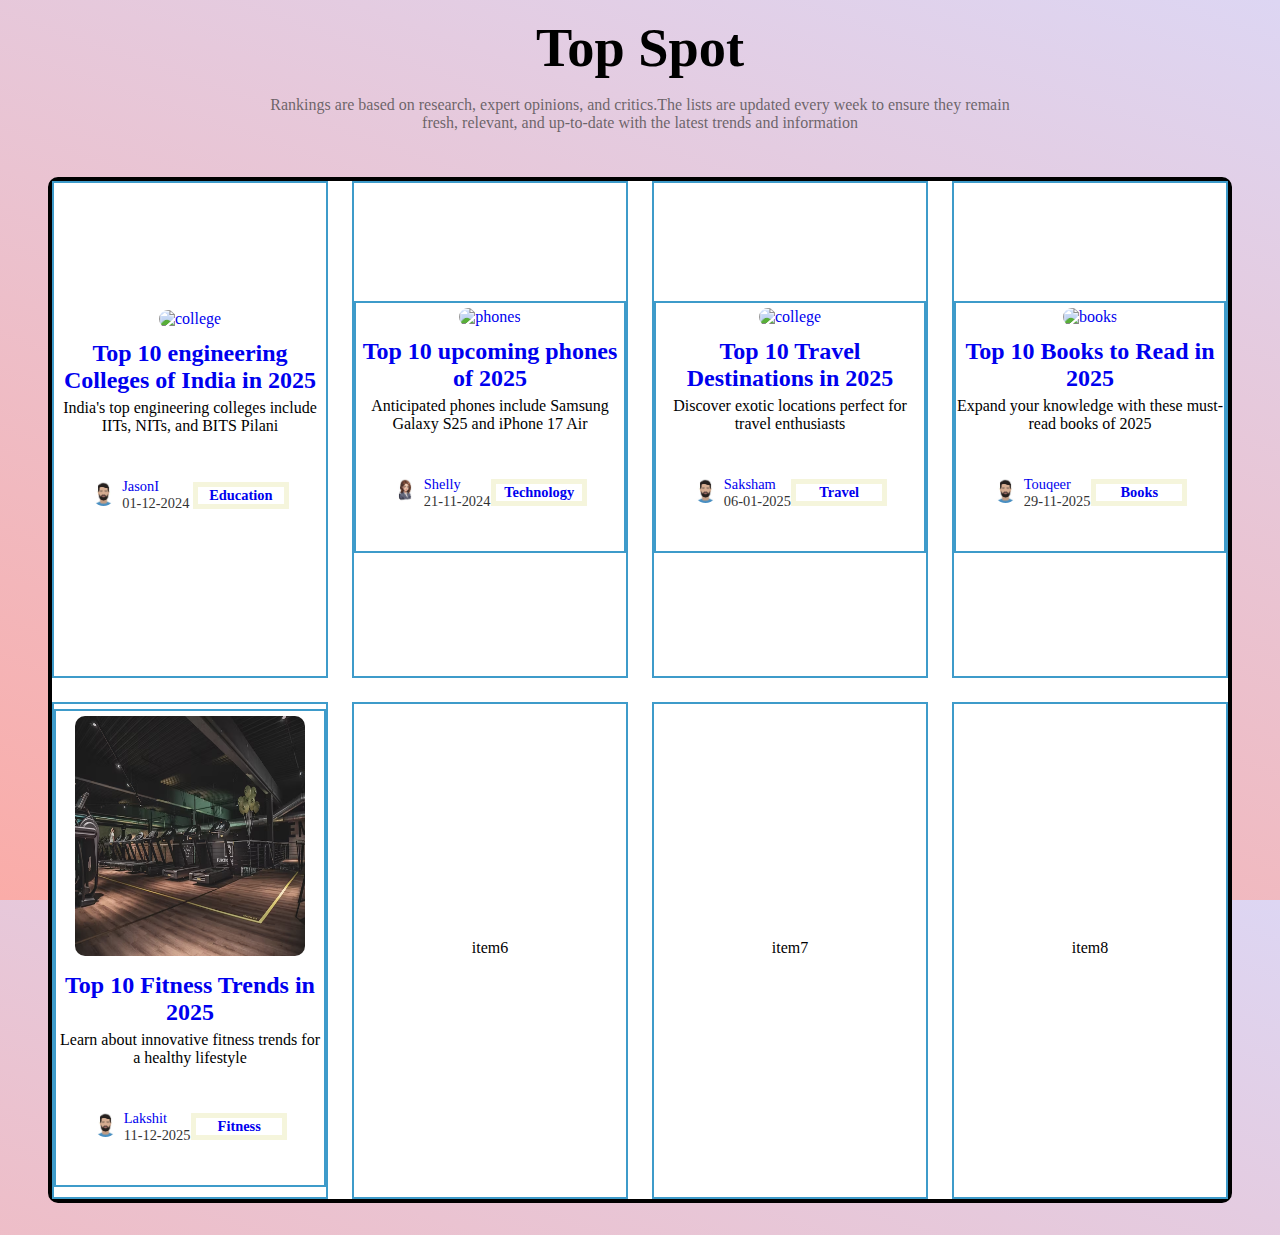
==== blog.html @ f02b38bd "added another one" ====
<!DOCTYPE html>
<html lang="en">
<head>
    <meta charset="UTF-8">
    <meta name="viewport" content="width=device-width, initial-scale=1.0">
    <title>Top10</title>
    <link rel="stylesheet" href="style.css">
</head>
<body>
    <div class="container">
        <div class="header">
            <div class="h1"><h1>Top Spot</h1></div>
            <div class="headerpara">
                <p>Rankings are based on research, expert opinions, and critics.The lists are updated every week to ensure they remain fresh, 
                    relevant, and up-to-date with the latest trends and information</p>
            </div>
        </div>
        <div class="cards">
        <div class="items" id="card1">
            <a href="#"  class="cards_image">
                <img src="colleges.avif" alt="college" loading="lazy" class="imag">
            </a>
            <div class="cards_tittle">
                <a href="#">
                <h2>Top 10 engineering Colleges of India in 2025</h2>
                </a>
                <p class="cards_para">India's top engineering colleges include IITs, NITs, and BITS Pilani</p>
            </div>
            <div class="authorcards">
                <div class="authorinfo">
                    <div class="avtarauthor">
                        <a href="#"><img src="avtarman1.jpg" alt="avatar" height="25px" width="25px"></a>
                    </div>
                    <div class="nameauthor">
                       <a href="#"><p>JasonI</p></a>
                        <p>01-12-2024</p>
                    </div>
                </div>
                <div class="category">
                    <span><a href="#">Education</a></span>
                </div>
            </div>
            
        </div>
        <div class="items">
            <div class="items" id="card1">
                <a href="#"  class="cards_image">
                    <img src="phones.avif" alt="phones" loading="lazy" class="imag">
                </a>
                <div class="cards_tittle">
                    <a href="#">
                    <h2>Top 10 upcoming phones of 2025</h2>
                    </a>
                    <p class="cards_para">Anticipated phones include Samsung Galaxy S25 and iPhone 17 Air</p>
                </div>
                <div class="authorcards">
                    <div class="authorinfo">
                        <div class="avtarauthor">
                            <a href="#"><img src="avtarfemale.jpg" alt="avatar" height="25px" width="25px"></a>
                        </div>
                        <div class="nameauthor">
                           <a href="#"><p>Shelly</p></a>
                            <p>21-11-2024</p>
                        </div>
                    </div>
                    <div class="category">
                        <span><a href="#">Technology</a></span>
                    </div>
                </div>
                </div>
        </div>
        <div class="items">
            <div class="items" id="card1">
                <a href="#"  class="cards_image">
                    <img src="locations.avif" alt="college" loading="lazy" class="imag">
                </a>
                <div class="cards_tittle">
                    <a href="#">
                    <h2>Top 10 Travel Destinations in 2025</h2>
                    </a>
                    <p class="cards_para">Discover exotic locations perfect for travel enthusiasts</p>
                </div>
                <div class="authorcards">
                    <div class="authorinfo">
                        <div class="avtarauthor">
                            <a href="#"><img src="avtarman1.jpg" alt="avatar" height="25px" width="25px"></a>
                        </div>
                        <div class="nameauthor">
                           <a href="#"><p>Saksham</p></a>
                            <p>06-01-2025</p>
                        </div>
                    </div>
                    <div class="category">
                        <span><a href="#">Travel</a></span>
                    </div>
                </div>
                </div>
        </div>
        <div class="items">
            <div class="items" id="card1">
                <a href="#"  class="cards_image">
                    <img src="books.avif" alt="books" loading="lazy" class="imag">
                </a>
                <div class="cards_tittle">
                    <a href="#">
                    <h2>Top 10 Books to Read in 2025</h2>
                    </a>
                    <p class="cards_para">Expand your knowledge with these must-read books of 2025</p>
                </div>
                <div class="authorcards">
                    <div class="authorinfo">
                        <div class="avtarauthor">
                            <a href="#"><img src="avtarman1.jpg" alt="avatar" height="25px" width="25px"></a>
                        </div>
                        <div class="nameauthor">
                           <a href="#"><p>Touqeer</p></a>
                            <p>29-11-2025</p>
                        </div>
                    </div>
                    <div class="category">
                        <span><a href="#">Books</a></span>
                    </div>
                </div>
                </div>
        </div>
        <div class="items">
            <div class="items" id="card1">
                <a href="#"  class="cards_image">
                    <img src="fitness.avif" alt="books" loading="lazy" class="imag">
                </a>
                <div class="cards_tittle">
                    <a href="#">
                    <h2>Top 10 Fitness Trends in 2025</h2>
                    </a>
                    <p class="cards_para">Learn about innovative fitness trends for a healthy lifestyle</p>
                </div>
                <div class="authorcards">
                    <div class="authorinfo">
                        <div class="avtarauthor">
                            <a href="#"><img src="avtarman1.jpg" alt="avatar" height="25px" width="25px"></a>
                        </div>
                        <div class="nameauthor">
                           <a href="#"><p>Lakshit</p></a>
                            <p>11-12-2025</p>
                        </div>
                    </div>
                    <div class="category">
                        <span><a href="#">Fitness</a></span>
                    </div>
                </div>
                </div>
        </div>
        <div class="items">item6</div>
        <div class="items">item7</div>
        <div class="items">item8</div>
    </div>
    </div>
    
</body>
</html>
---- style.css ----
*{
    padding: 0;
    margin: 0;
    box-sizing: border-box;
}
body{
    height: 100vh;
    width: 100vw;
    background-color: #FAACA8;
    background-image: linear-gradient(19deg, #FAACA8 0%, #DDD6F3 100%);

}
.header{
    display: flex;
    flex-direction: column;
    align-items: center;
    margin-bottom: 2.8rem;
}
.h1{
    margin-bottom: 2rem ;
    font-size: 1.7rem;
    font-weight: 700;
    line-height: 2rem;
}
.headerpara{
    max-width: 760px;
    text-align: center;
    color: rgba(67, 65, 65, 0.758);
    font-family: cursive;
}
.container{
    max-width: 95vw;
    padding: 2rem 1rem;
    margin: 0 auto;
}
.cards{
    display: grid;
    grid-template-columns: repeat(4,1fr);
    grid-template-rows: repeat(2,1fr);
    background-color: rgb(255, 255, 255);
    border: 4px solid black;
    border-radius: 10px;
    gap: 1.5rem;
}
.items{
    border: 2px solid rgb(62, 155, 202);
    display: flex;
    flex-direction: column;
    justify-content: center;
    align-items: center;
    padding-top: 5px;
    padding-bottom: 10px;
    gap: 12px;
}
.imag{    
    border-radius: 10px;
    width:18vw;
    height: 15rem;
}
.cards_tittle{
    text-align: center;
    display: flex;
    flex-direction: column;
    gap: 5px;
}
.cards_para{
    font-size: 16px;
    max-width: 20rem;
    margin: auto;
}

.authorcards {
    display: flex;
    align-items: center; 
    justify-content: space-between; 
    background-color: #fff;
    padding: 10px;
    /* border: 0.5px solid #ddd; */
    border-radius: 4px;
    width: 80%;
    max-width: 400px; 
    height: 6rem;
}

.authorinfo {
    display: flex;
    align-items: center; 
    gap: 6px; 
}

.avtarauthor img {
    border-radius: 50%; 
}

.nameauthor {
    display: flex;
    flex-direction: column; 
    font-size: 0.9rem; 
    color: #333;
}

.nameauthor p {
    margin: 0;
}

.category {
    font-size: 0.9rem;
    font-weight: bold;
    color: #666;
    border: 5px solid beige;
    border-radius: 0.5px;
    max-width: 9rem;
    width: 6rem;
    text-align: center;
}
a{
    text-decoration: none;
}
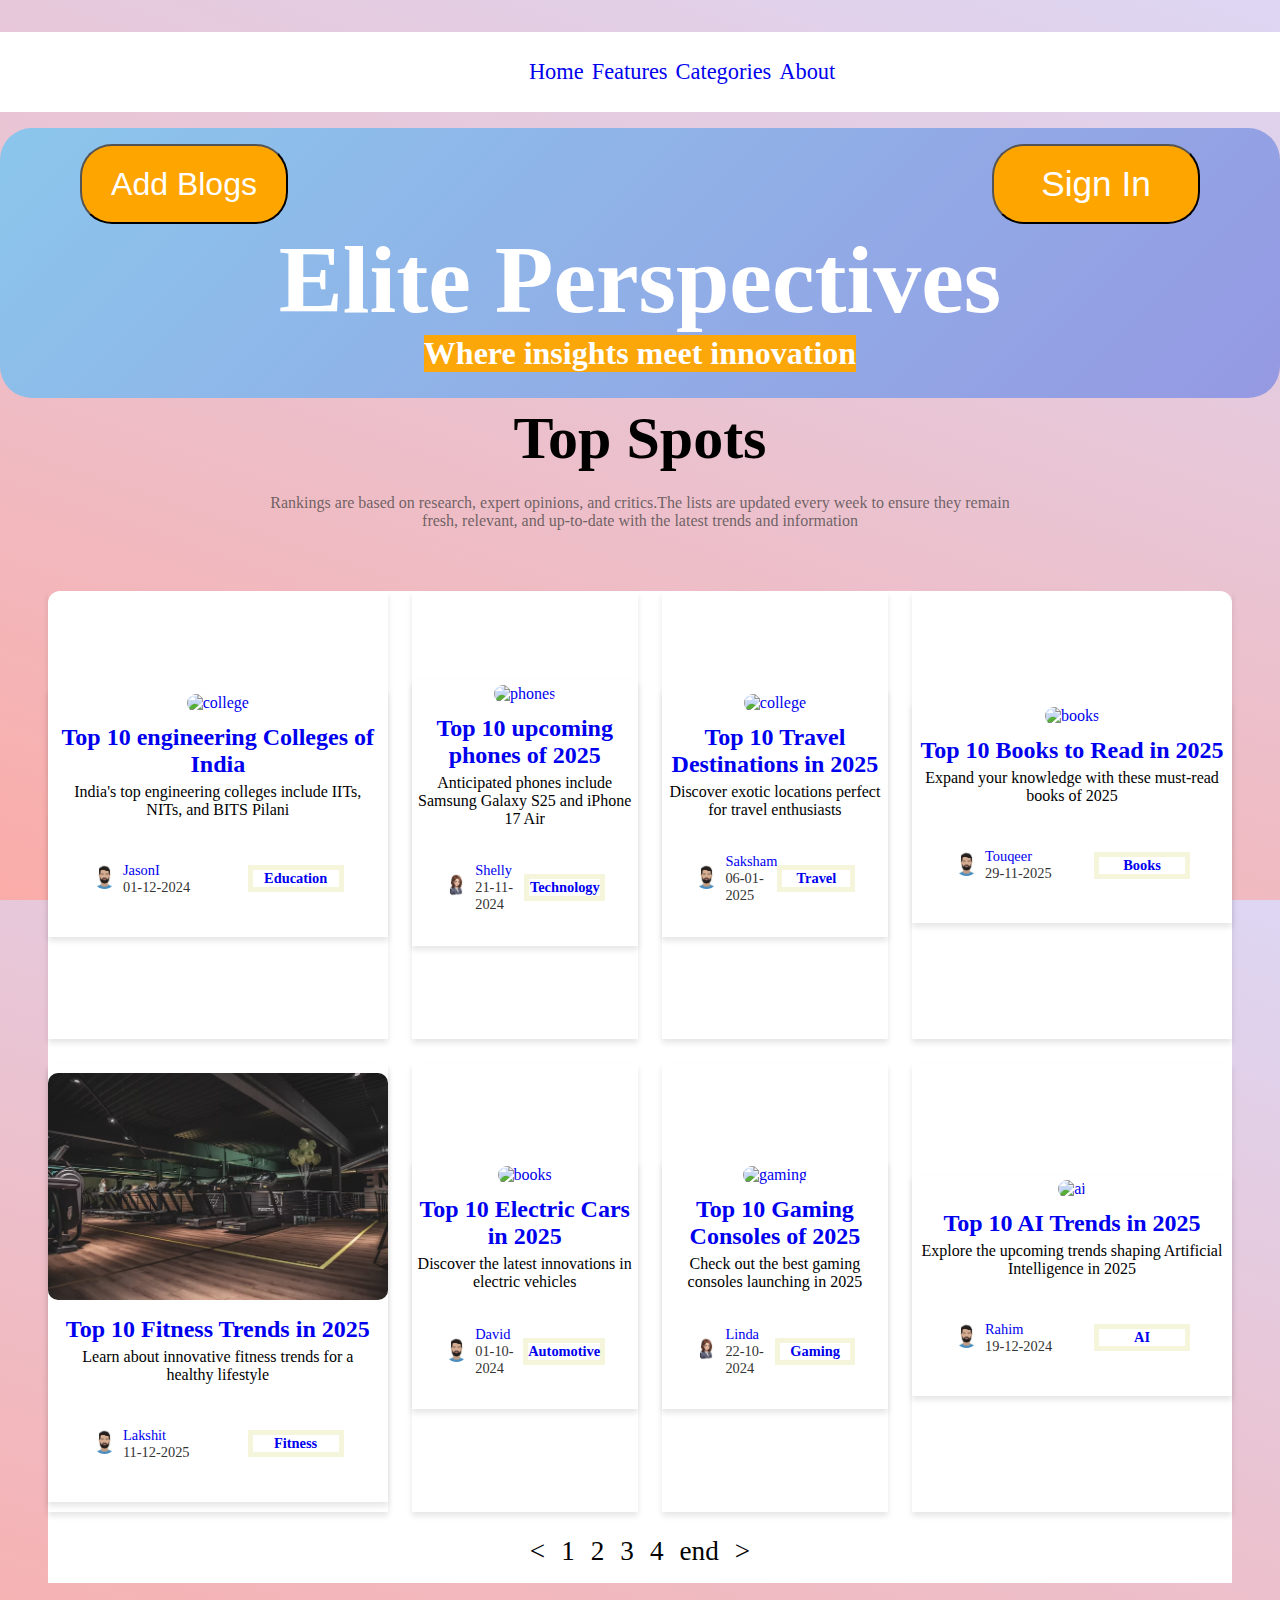
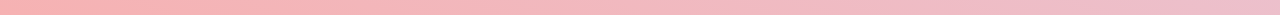
==== commit 3a71f4a6: "add new nav bar" ====
--- a/blog.html
+++ b/blog.html
@@ -3,26 +3,90 @@
 <head>
     <meta charset="UTF-8">
     <meta name="viewport" content="width=device-width, initial-scale=1.0">
-    <title>Top10</title>
+    <title>ElitePerspectives</title>
     <link rel="stylesheet" href="style.css">
 </head>
-<body>
+<body >
     <div class="container">
+        <div class="mainnavbar">
+            <div class="mainbox">
+                <div class="boxleft">
+                    <a href="#">
+                        <!-- <img src="EPicon.png" alt="icon" width="80rem" height="70rem"> -->
+                        ElitePerspectives
+                    </a>
+                    </div>
+                <div class="boxmiddle">
+                    <a href="#">Home</a>
+                    <a href="#">Features</a>
+                    <a href="#">Categories</a>
+                    <a href="#">About</a>
+
+                </div>
+                <div class="boxright">
+                    <a href="#" id="buttonmainnavbar"><button>Contact Us</button></a>
+                </div>
+            </div>
+
+
+
+
+
+
+
+
+        </div>
+
+
+
+
+
+
+
+        <!-- nav bar -->
+        <div class="navbar">
+            <div class="upperpart">
+                <div class="joinascreator">
+                    <a href="#"><button class="button1" id="b1a">Add Blogs</button></a>
+                </div>
+
+                <div class="login">
+                    <a href="#"><button class="button1" id="b1b">Sign In</button></a>
+                </div>
+            </div>
+
+
+
+            <div class="lowerpart">
+            <div class="name">
+                <h1>Elite Perspectives</h1>
+                <h3>Where insights meet innovation</h3>
+            </div>
+            </div>
+
+
+
+        </div>
+
+
+        <!-- header -->
         <div class="header">
-            <div class="h1"><h1>Top Spot</h1></div>
+            <div class="h1"><h2>Top Spots</h2></div>
             <div class="headerpara">
                 <p>Rankings are based on research, expert opinions, and critics.The lists are updated every week to ensure they remain fresh, 
                     relevant, and up-to-date with the latest trends and information</p>
             </div>
         </div>
+        <!-- cards -->
         <div class="cards">
+        <div class="items">
         <div class="items" id="card1">
             <a href="#"  class="cards_image">
                 <img src="colleges.avif" alt="college" loading="lazy" class="imag">
             </a>
             <div class="cards_tittle">
                 <a href="#">
-                <h2>Top 10 engineering Colleges of India in 2025</h2>
+                <h2>Top 10 engineering Colleges of India</h2>
                 </a>
                 <p class="cards_para">India's top engineering colleges include IITs, NITs, and BITS Pilani</p>
             </div>
@@ -40,10 +104,10 @@
                     <span><a href="#">Education</a></span>
                 </div>
             </div>
-            
-        </div>
-        <div class="items">
-            <div class="items" id="card1">
+            </div>
+        </div>
+        <div class="items">
+            <div class="items" id="card2">
                 <a href="#"  class="cards_image">
                     <img src="phones.avif" alt="phones" loading="lazy" class="imag">
                 </a>
@@ -150,11 +214,103 @@
                 </div>
                 </div>
         </div>
-        <div class="items">item6</div>
-        <div class="items">item7</div>
-        <div class="items">item8</div>
+        <div class="items">
+
+            <div class="items" id="card1">
+                <a href="#"  class="cards_image">
+                    <img src="electriccars.avif" alt="books" loading="lazy" class="imag">
+                </a>
+                <div class="cards_tittle">
+                    <a href="#">
+                    <h2>Top 10 Electric Cars in 2025</h2>
+                    </a>
+                    <p class="cards_para">Discover the latest innovations in electric vehicles</p>
+                </div>
+                <div class="authorcards">
+                    <div class="authorinfo">
+                        <div class="avtarauthor">
+                            <a href="#"><img src="avtarman1.jpg" alt="avatar" height="25px" width="25px"></a>
+                        </div>
+                        <div class="nameauthor">
+                           <a href="#"><p>David</p></a>
+                            <p>01-10-2024</p>
+                        </div>
+                    </div>
+                    <div class="category">
+                        <span><a href="#">Automotive</a></span>
+                    </div>
+                </div>
+                </div>
+
+        </div>
+        <div class="items">
+            <div class="items" id="card1">
+                <a href="#"  class="cards_image">
+                    <img src="gaming.avif" alt="gaming" loading="lazy" class="imag">
+                </a>
+                <div class="cards_tittle">
+                    <a href="#">
+                    <h2>Top 10 Gaming Consoles of 2025</h2>
+                    </a>
+                    <p class="cards_para">Check out the best gaming consoles launching in 2025</p>
+                </div>
+                <div class="authorcards">
+                    <div class="authorinfo">
+                        <div class="avtarauthor">
+                            <a href="#"><img src="avtarfemale.jpg" alt="avatar" height="25px" width="25px"></a>
+                        </div>
+                        <div class="nameauthor">
+                           <a href="#"><p>Linda</p></a>
+                            <p>22-10-2024</p>
+                        </div>
+                    </div>
+                    <div class="category">
+                        <span><a href="#">Gaming</a></span>
+                    </div>
+                </div>
+                </div>
+
+        </div>
+        <div class="items">
+            <div class="items" id="card1">
+                <a href="#"  class="cards_image">
+                    <img src="ai.avif" alt="ai" loading="lazy" class="imag">
+                </a>
+                <div class="cards_tittle">
+                    <a href="#">
+                    <h2>Top 10 AI Trends in 2025</h2>
+                    </a>
+                    <p class="cards_para">Explore the upcoming trends shaping Artificial Intelligence in 2025</p>
+                </div>
+                <div class="authorcards">
+                    <div class="authorinfo">
+                        <div class="avtarauthor">
+                            <a href="#"><img src="avtarman1.jpg" alt="avatar" height="25px" width="25px"></a>
+                        </div>
+                        <div class="nameauthor">
+                           <a href="#"><p>Rahim</p></a>
+                            <p>19-12-2024</p>
+                        </div>
+                    </div>
+                    <div class="category">
+                        <span><a href="#">AI</a></span>
+                    </div>
+                </div>
+                </div>
+        </div>
+        <div class="pagination">
+            <a href="page0" class="pages"><</a>
+            <a href="#page1" class="pages">1</a>
+            <a href="#page2" class="pages">2</a>
+            <a href="#page3"class="pages">3</a>
+            <a href="#page3"class="pages">4</a>
+            <a href="#endpage"class="pages">end</a>
+            <a href="#page4"class="pages">></a>
+        </div>
     </div>
     </div>
+
+
     
 </body>
 </html>--- a/style.css
+++ b/style.css
@@ -18,55 +18,71 @@
 }
 .h1{
     margin-bottom: 2rem ;
-    font-size: 1.7rem;
+    font-size: 2.5rem;
     font-weight: 700;
-    line-height: 2rem;
+    line-height: 3rem;
+    animation: fadeIn 2s ease-in-out;
 }
 .headerpara{
     max-width: 760px;
     text-align: center;
     color: rgba(67, 65, 65, 0.758);
     font-family: cursive;
+    animation: fadeIn 3s ease-in-out;
 }
 .container{
     max-width: 95vw;
     padding: 2rem 1rem;
     margin: 0 auto;
+    display: flex;
+    flex-direction: column;
+    gap: 1rem;
+    align-items: center;
 }
 .cards{
     display: grid;
     grid-template-columns: repeat(4,1fr);
     grid-template-rows: repeat(2,1fr);
     background-color: rgb(255, 255, 255);
-    border: 4px solid black;
-    border-radius: 10px;
+    /* border: 0.25rem solid black; */
+    border-radius: 0.75rem;
     gap: 1.5rem;
+    /* height: auto; */
 }
 .items{
-    border: 2px solid rgb(62, 155, 202);
+    /* border: 2px solid rgb(62, 155, 202); */
     display: flex;
     flex-direction: column;
     justify-content: center;
     align-items: center;
     padding-top: 5px;
-    padding-bottom: 10px;
-    gap: 12px;
+    padding-bottom: 0.625rem;
+    gap: 0.75rem;
+    box-shadow: 0px 4px 6px rgba(0, 0, 0, 0.1);
+    transition: transform 0.3s ease, box-shadow 0.3s ease;
+}
+.items:hover {
+    transform: scale(1.05);
+    box-shadow: 0px 6px 12px rgba(0, 0, 0, 0.2);
 }
 .imag{    
-    border-radius: 10px;
-    width:18vw;
-    height: 15rem;
+    border-radius: 0.625rem;
+    width:21.225rem;
+    height: auto;
+    max-height: 15rem;
 }
 .cards_tittle{
     text-align: center;
     display: flex;
     flex-direction: column;
-    gap: 5px;
+    gap: 0.313rem;
+    max-width: 26rem;
 }
 .cards_para{
-    font-size: 16px;
+    font-size: 1rem;
     max-width: 20rem;
     margin: auto;
+    animation: fadeInUp 1.5s ease-in-out;
 }
 
 .authorcards {
@@ -76,16 +92,16 @@
     background-color: #fff;
     padding: 10px;
     /* border: 0.5px solid #ddd; */
-    border-radius: 4px;
+    border-radius: 0.25rem;
     width: 80%;
-    max-width: 400px; 
+    max-width: 25rem; 
     height: 6rem;
 }
 
 .authorinfo {
     display: flex;
     align-items: center; 
-    gap: 6px; 
+    gap: 0.375rem; 
 }
 
 .avtarauthor img {
@@ -107,8 +123,8 @@
     font-size: 0.9rem;
     font-weight: bold;
     color: #666;
-    border: 5px solid beige;
-    border-radius: 0.5px;
+    border: 0.313rem solid beige;
+    border-radius: 0.031;
     max-width: 9rem;
     width: 6rem;
     text-align: center;
@@ -116,3 +132,115 @@
 a{
     text-decoration: none;
 }
+.navbar{
+    width: 100rem;
+    height: 30vh;
+    background-color: #8BC6EC;
+    background-image: linear-gradient(135deg, #8BC6EC 0%, #9599E2 100%);
+    display: flex;
+    flex-direction: column;
+    align-items: center;
+    justify-content: center;
+    border-radius: 2rem;
+}
+.name{
+    display: flex;
+    flex-direction: column;
+    align-items: center;
+}
+h1{
+    font-size: 6rem;
+    color: white;
+}
+h3{
+    font-size: 2rem;
+    color: white;
+    background-color: rgba(255, 166, 0, 0.959);
+}
+.upperpart{
+    display: flex;
+    justify-content: space-between;
+    width: 96rem;
+    padding-top: 1rem;
+    position: relative;
+}
+.lowerpart{
+    height: 22rem;
+
+}
+.button1{
+    background-color: orange;
+    height: 5rem;
+    width: 13rem;
+    text-align: center;
+    color: white;
+    border-radius: 2rem;
+}
+#b1a{
+    font-size: 2rem;
+}
+#b1b{
+    font-size: 2.2rem;
+}
+.pagination{
+    display: flex;
+    justify-content: center;
+    gap: 1rem;
+    background-color: white;
+    text-align: center;
+    grid-column-end: 1;
+    grid-column-start: 5;
+    padding-bottom: 1rem;
+}
+.pages{
+    font-size: 1.7rem;
+    color: black;
+}
+.mainbox{
+    display: flex;
+    justify-content: space-between;
+    width: 106rem;
+    height: 5rem;
+    background-color: white;
+    align-items: center;
+    padding: 0.5rem;
+    font-size: 1.4rem;
+}
+.boxmiddle{
+    display: flex;
+    gap: 0.5rem;
+}
+
+
+
+
+
+
+
+
+
+
+
+
+@media (max-width:1580px){
+    .cards{
+    grid-template-columns: repeat(3,1fr);
+    }
+    .upperpart{
+        width: 70rem;
+    }
+    .navbar{
+        width: 80rem;
+    }
+
+}
+@media (max-width:1160px){
+    .cards{
+    grid-template-columns: repeat(2,1fr);
+    }
+}
+@media (max-width:795px){
+    .cards{
+    grid-template-columns: repeat(1,1fr);
+    }
+}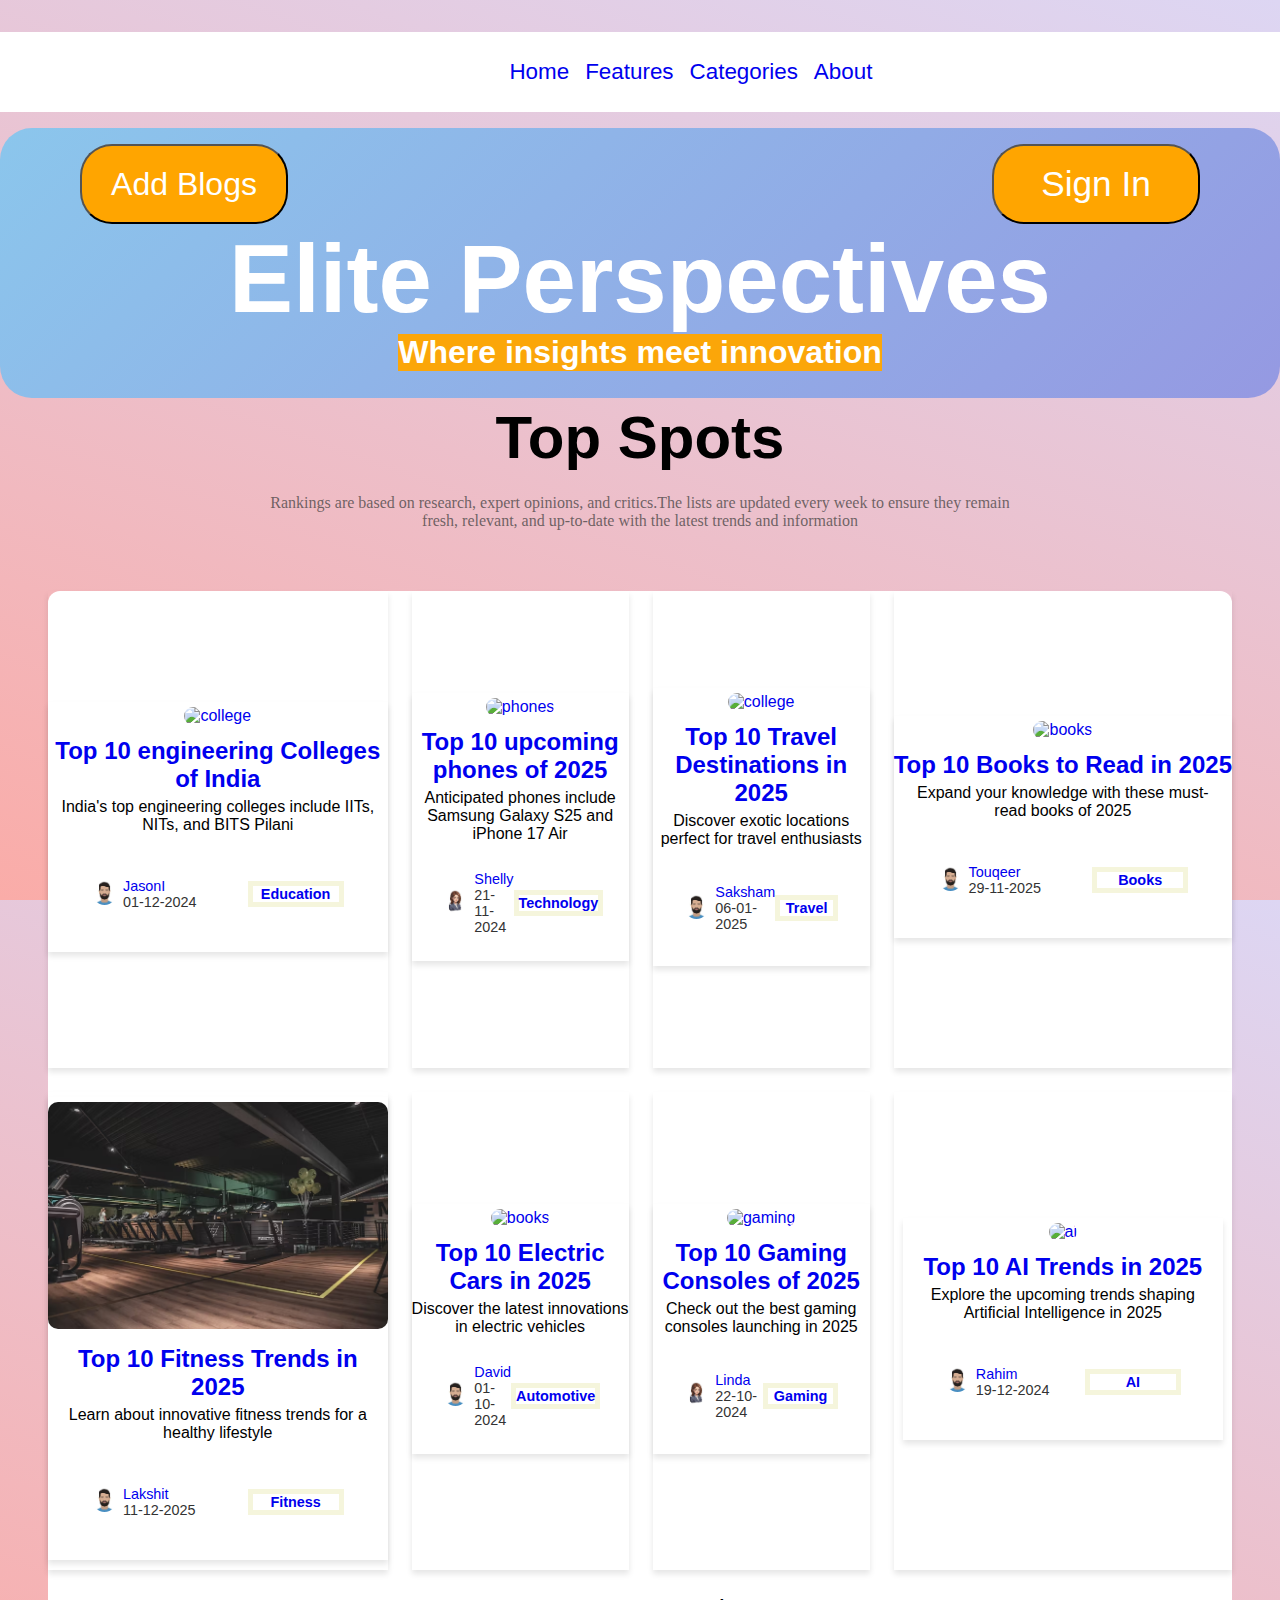
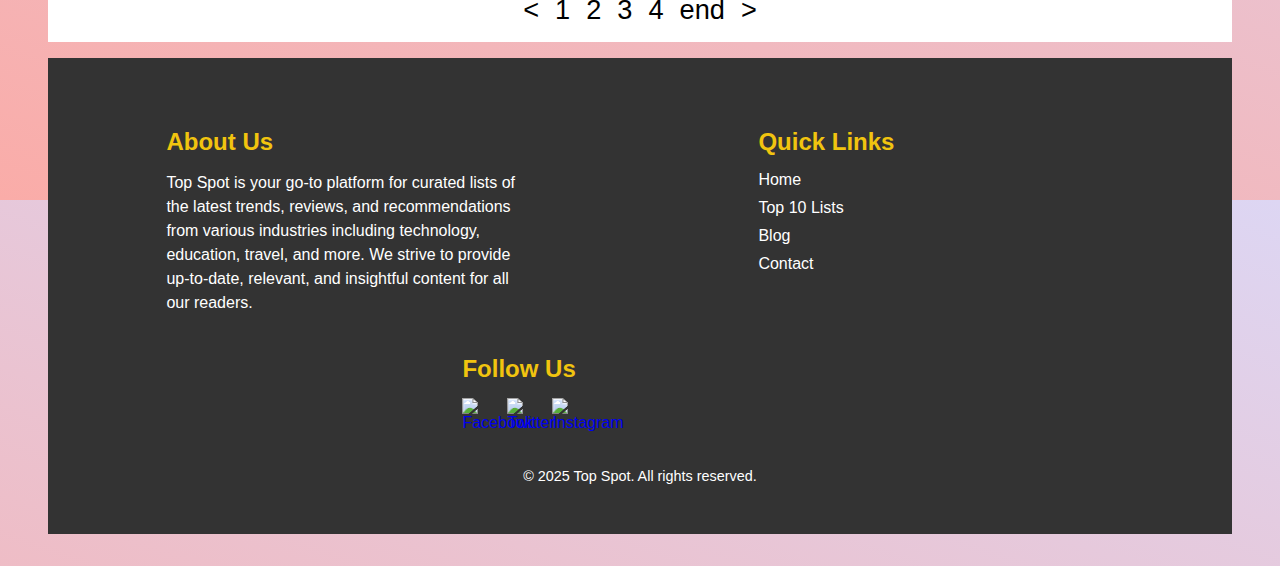
==== commit 32f677f7: "added footer" ====
--- a/blog.html
+++ b/blog.html
@@ -308,6 +308,35 @@
             <a href="#page4"class="pages">></a>
         </div>
     </div>
+    <!-- footer -->
+    <footer class="footer">
+        <div class="footer-content">
+            <div class="footer-section about">
+                <h2>About Us</h2>
+                <p>Top Spot is your go-to platform for curated lists of the latest trends, reviews, and recommendations from various industries including technology, education, travel, and more. We strive to provide up-to-date, relevant, and insightful content for all our readers.</p>
+            </div>
+            <div class="footer-section links">
+                <h2>Quick Links</h2>
+                <ul>
+                    <li><a href="#">Home</a></li>
+                    <li><a href="#">Top 10 Lists</a></li>
+                    <li><a href="#">Blog</a></li>
+                    <li><a href="#">Contact</a></li>
+                </ul>
+            </div>
+            <div class="footer-section social">
+                <h2>Follow Us</h2>
+                <div class="social-links">
+                    <a href="#" class="social-icon"><img src="facebook.png" alt="Facebook"></a>
+                    <a href="#" class="social-icon"><img src="/x-social-media-black-icon.png" alt="Twitter"></a>
+                    <a href="#" class="social-icon"><img src="/images.png" alt="Instagram"></a>
+                </div>
+            </div>
+        </div>
+        <div class="footer-bottom">
+            <p>&copy; 2025 Top Spot. All rights reserved.</p>
+        </div>
+    </footer>
     </div>
 
 
--- a/style.css
+++ b/style.css
@@ -7,7 +7,8 @@
     height: 100vh;
     width: 100vw;
     background-color: #FAACA8;
-    background-image: linear-gradient(19deg, #FAACA8 0%, #DDD6F3 100%);
+    background-image: linear-gradient(19deg, #FAACA8 0%, #DDD6F3 100%); 
+    font-family: 'Roboto', sans-serif;
 
 }
 .header{
@@ -208,7 +209,93 @@
 }
 .boxmiddle{
     display: flex;
-    gap: 0.5rem;
+    gap: 1rem;
+}
+button:hover {
+    background-color: #000000;
+    color: #ffffff;
+    cursor: pointer;
+}
+
+/* footer */
+.footer {
+    background-color: #333;
+    color: white;
+    padding: 50px 0;
+    animation: fadeIn 1.5s ease-in;
+}
+
+.footer-content {
+    display: flex;
+    justify-content: space-around;
+    flex-wrap: wrap;
+    text-align: left;
+}
+
+.footer-section {
+    margin: 20px;
+    width: 30%;
+}
+
+.footer-section h2 {
+    margin-bottom: 15px;
+    font-size: 1.5rem;
+    color: #f1c40f;
+}
+
+.footer-section p {
+    font-size: 1rem;
+    line-height: 1.5;
+}
+
+.footer-section ul {
+    list-style-type: none;
+    padding: 0;
+}
+
+.footer-section ul li {
+    margin-bottom: 10px;
+}
+
+.footer-section ul li a {
+    color: #fff;
+    text-decoration: none;
+    font-size: 1rem;
+    transition: color 0.3s;
+}
+
+.footer-section ul li a:hover {
+    color: #f1c40f;
+}
+
+.social-links {
+    display: flex;
+    gap: 15px;
+}
+
+.social-icon {
+    width: 30px;
+    height: 30px;
+    display: inline-block;
+}
+
+.social-icon img {
+    width: 100%;
+    height: 100%;
+}
+
+.footer-bottom {
+    text-align: center;
+    margin-top: 20px;
+    font-size: 0.9rem;
+}
+@keyframes fadeIn {
+    0% {
+        opacity: 0;
+    }
+    100% {
+        opacity: 1;
+    }
 }
 
 
@@ -243,4 +330,9 @@
     .cards{
     grid-template-columns: repeat(1,1fr);
     }
-}+}
+@media (max-width: 768px) {
+    .cards {
+        grid-template-columns: 1fr;
+    }
+}
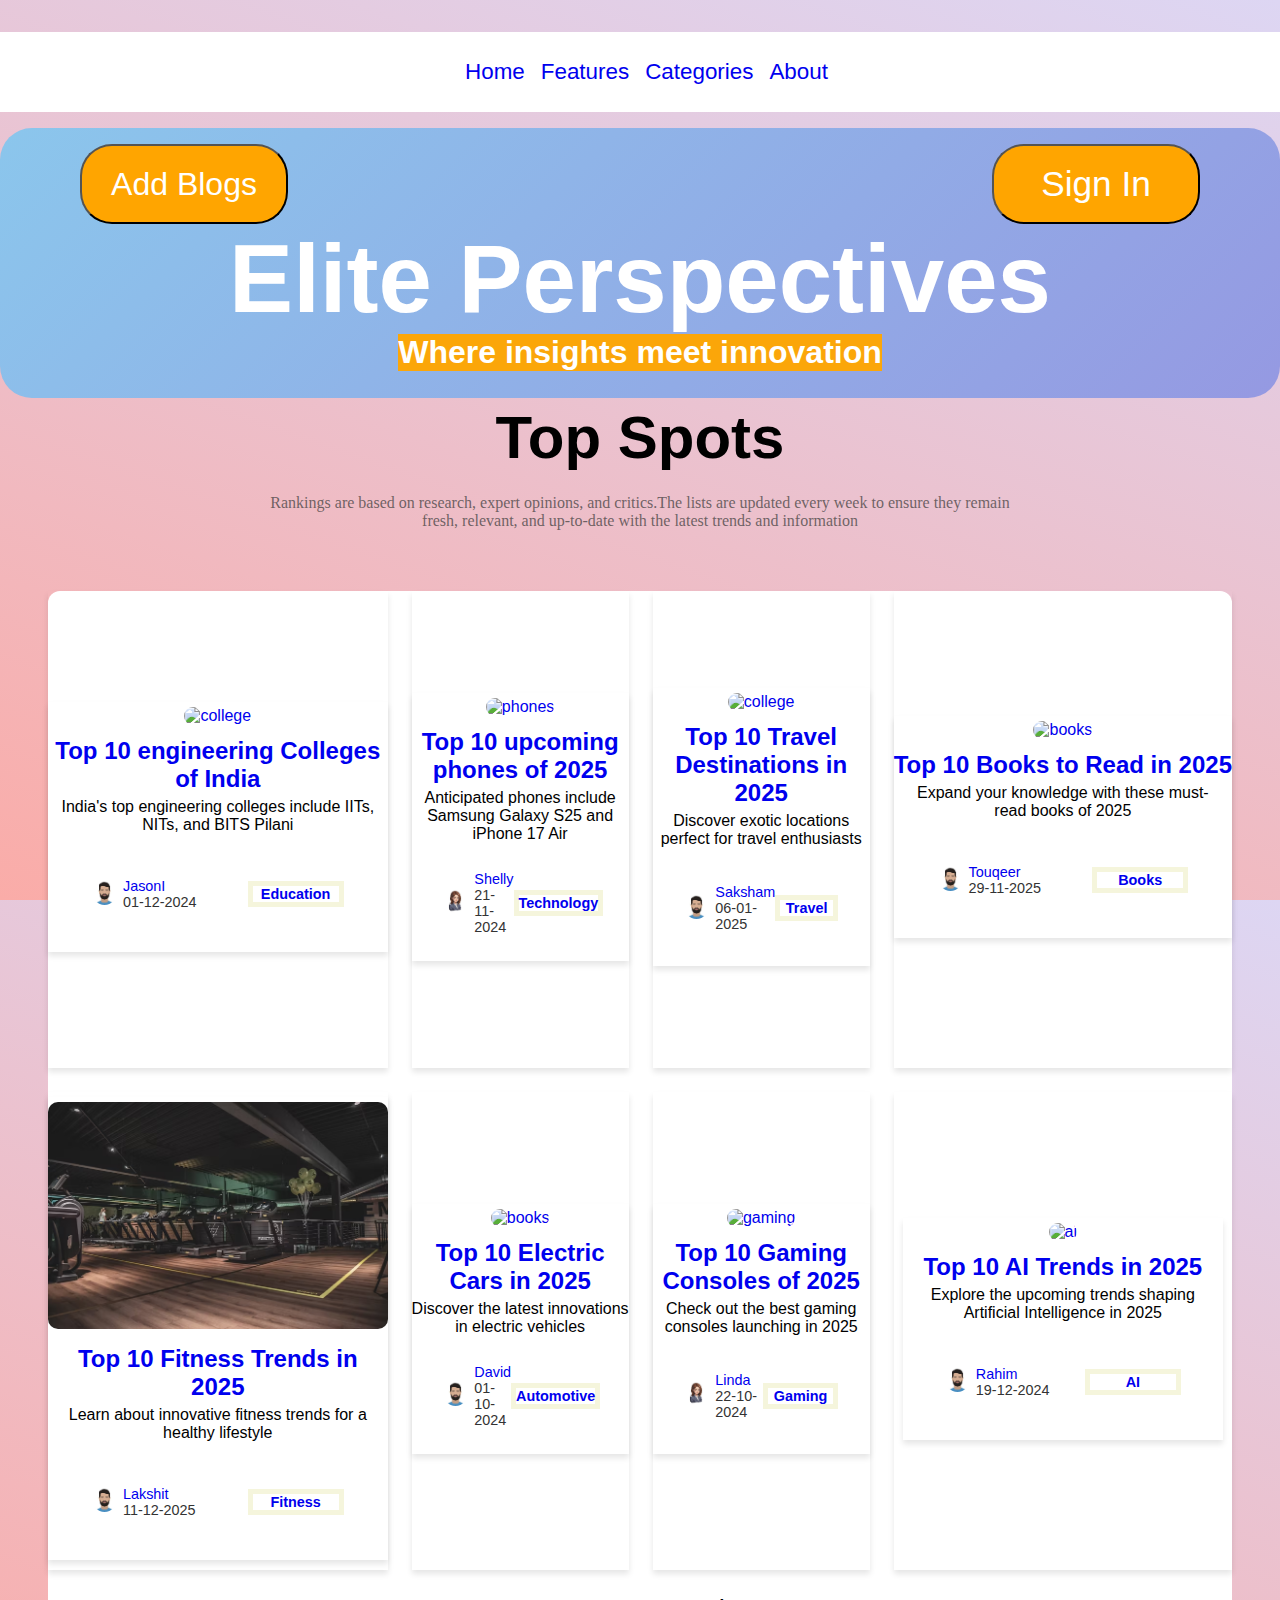
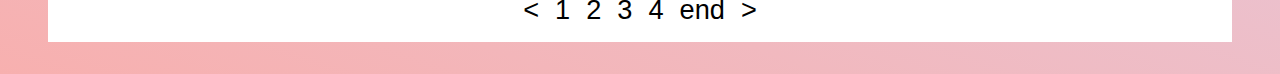
==== commit b9bcf297: "new nav bar added" ====
--- a/blog.html
+++ b/blog.html
@@ -13,7 +13,7 @@
                 <div class="boxleft">
                     <a href="#">
                         <!-- <img src="EPicon.png" alt="icon" width="80rem" height="70rem"> -->
-                        ElitePerspectives
+                        <span style="color: black;">ElitePerspectives</span>
                     </a>
                     </div>
                 <div class="boxmiddle">
@@ -24,16 +24,9 @@
 
                 </div>
                 <div class="boxright">
-                    <a href="#" id="buttonmainnavbar"><button>Contact Us</button></a>
-                </div>
-            </div>
-
-
-
-
-
-
-
+                    <a href="#" id="buttonmainnavbar" style="color: white;">Contact Us</a>
+                </div>
+            </div>
 
         </div>
 
@@ -308,35 +301,6 @@
             <a href="#page4"class="pages">></a>
         </div>
     </div>
-    <!-- footer -->
-    <footer class="footer">
-        <div class="footer-content">
-            <div class="footer-section about">
-                <h2>About Us</h2>
-                <p>Top Spot is your go-to platform for curated lists of the latest trends, reviews, and recommendations from various industries including technology, education, travel, and more. We strive to provide up-to-date, relevant, and insightful content for all our readers.</p>
-            </div>
-            <div class="footer-section links">
-                <h2>Quick Links</h2>
-                <ul>
-                    <li><a href="#">Home</a></li>
-                    <li><a href="#">Top 10 Lists</a></li>
-                    <li><a href="#">Blog</a></li>
-                    <li><a href="#">Contact</a></li>
-                </ul>
-            </div>
-            <div class="footer-section social">
-                <h2>Follow Us</h2>
-                <div class="social-links">
-                    <a href="#" class="social-icon"><img src="facebook.png" alt="Facebook"></a>
-                    <a href="#" class="social-icon"><img src="/x-social-media-black-icon.png" alt="Twitter"></a>
-                    <a href="#" class="social-icon"><img src="/images.png" alt="Instagram"></a>
-                </div>
-            </div>
-        </div>
-        <div class="footer-bottom">
-            <p>&copy; 2025 Top Spot. All rights reserved.</p>
-        </div>
-    </footer>
     </div>
 
 
--- a/style.css
+++ b/style.css
@@ -210,94 +210,28 @@
 .boxmiddle{
     display: flex;
     gap: 1rem;
+    transform: color 0.01s;
 }
 button:hover {
-    background-color: #000000;
+    background-color:#f7bc3e;
     color: #ffffff;
     cursor: pointer;
 }
-
-/* footer */
-.footer {
-    background-color: #333;
-    color: white;
-    padding: 50px 0;
-    animation: fadeIn 1.5s ease-in;
-}
-
-.footer-content {
-    display: flex;
-    justify-content: space-around;
-    flex-wrap: wrap;
-    text-align: left;
-}
-
-.footer-section {
-    margin: 20px;
-    width: 30%;
-}
-
-.footer-section h2 {
-    margin-bottom: 15px;
-    font-size: 1.5rem;
-    color: #f1c40f;
-}
-
-.footer-section p {
-    font-size: 1rem;
-    line-height: 1.5;
-}
-
-.footer-section ul {
-    list-style-type: none;
-    padding: 0;
-}
-
-.footer-section ul li {
-    margin-bottom: 10px;
-}
-
-.footer-section ul li a {
-    color: #fff;
-    text-decoration: none;
-    font-size: 1rem;
-    transition: color 0.3s;
-}
-
-.footer-section ul li a:hover {
-    color: #f1c40f;
-}
-
-.social-links {
-    display: flex;
-    gap: 15px;
-}
-
-.social-icon {
-    width: 30px;
-    height: 30px;
-    display: inline-block;
-}
-
-.social-icon img {
-    width: 100%;
-    height: 100%;
-}
-
-.footer-bottom {
-    text-align: center;
-    margin-top: 20px;
-    font-size: 0.9rem;
-}
-@keyframes fadeIn {
-    0% {
-        opacity: 0;
-    }
-    100% {
-        opacity: 1;
-    }
-}
-
+.boxmiddle:hover {
+    color: #000000;
+}
+.boxright{
+    border: none;
+    border-radius: 0.375rem;
+    background-color: #6551cb;
+    color: white;
+    transform: all 0.1s;
+    padding: 0.75rem 1.5rem;
+    font-weight: 500;
+}
+.boxright:hover{
+    background-color: #5254f8;
+}
 
 
 
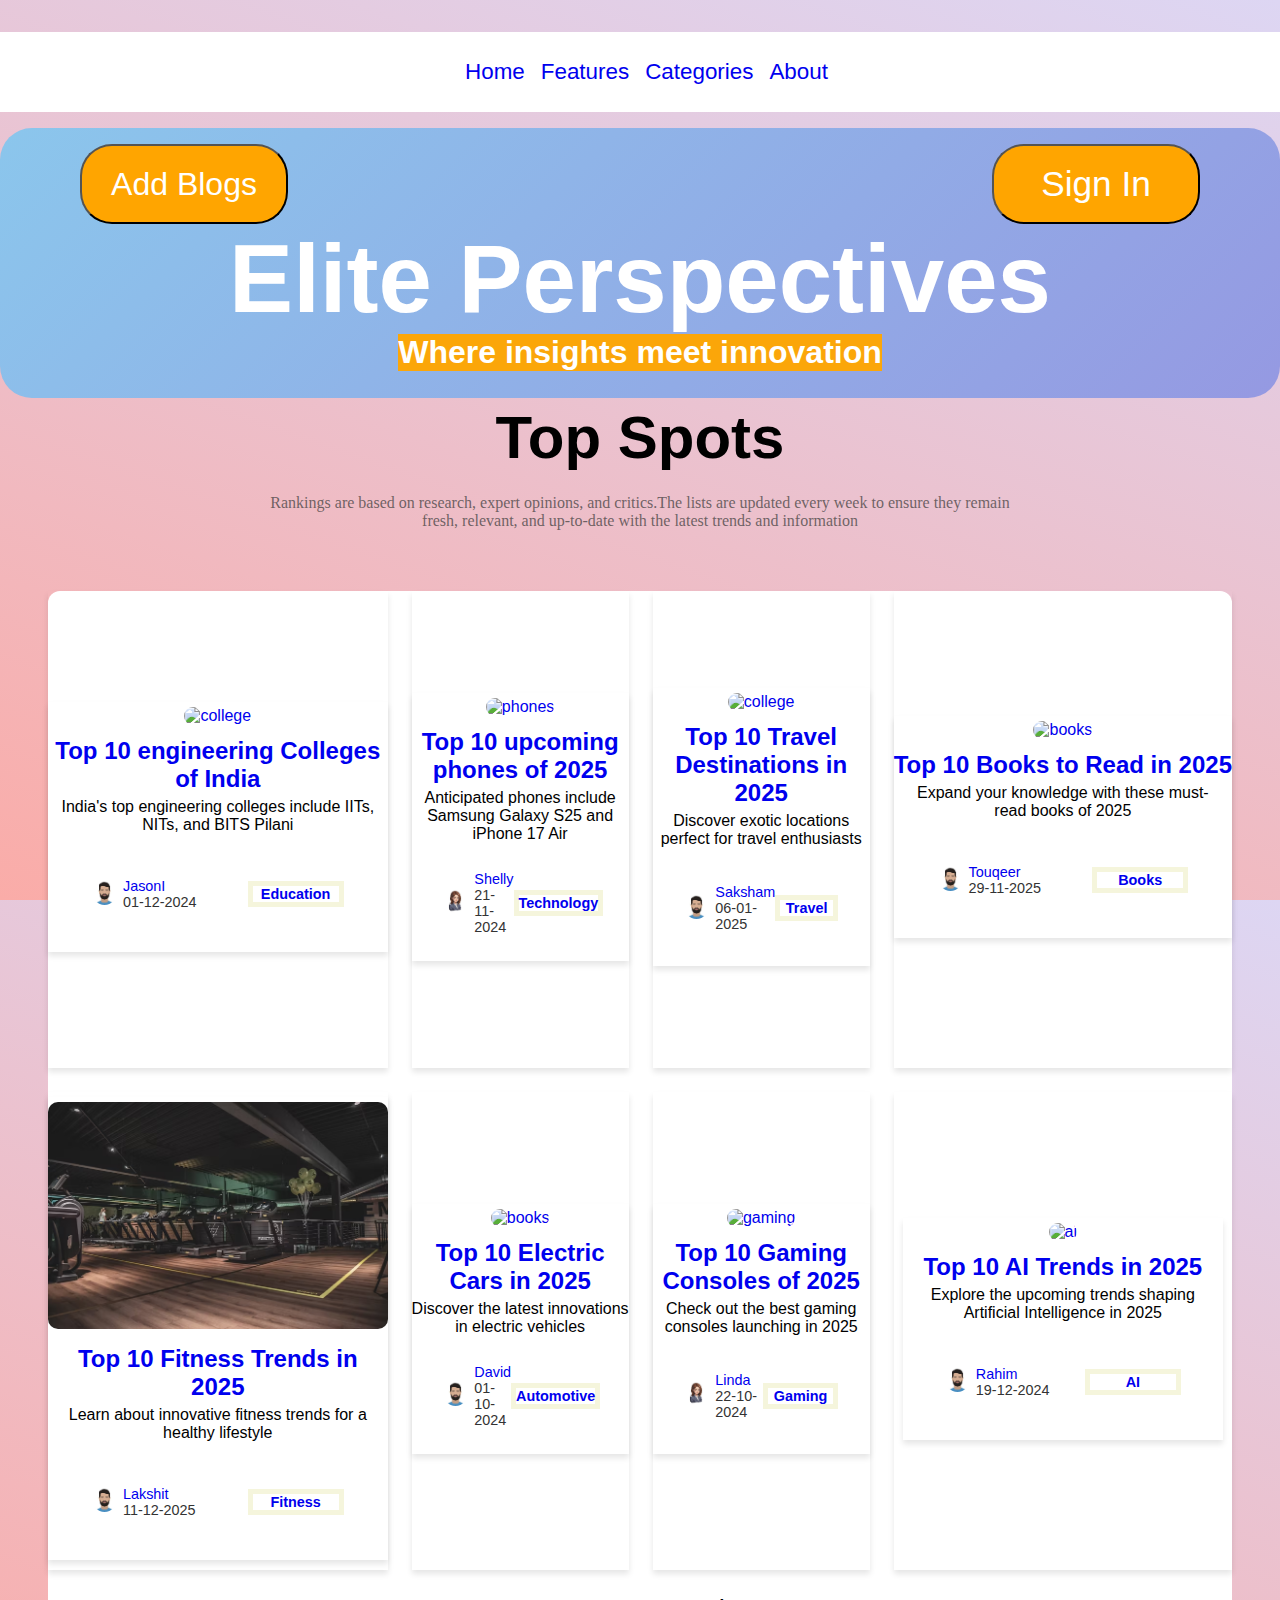
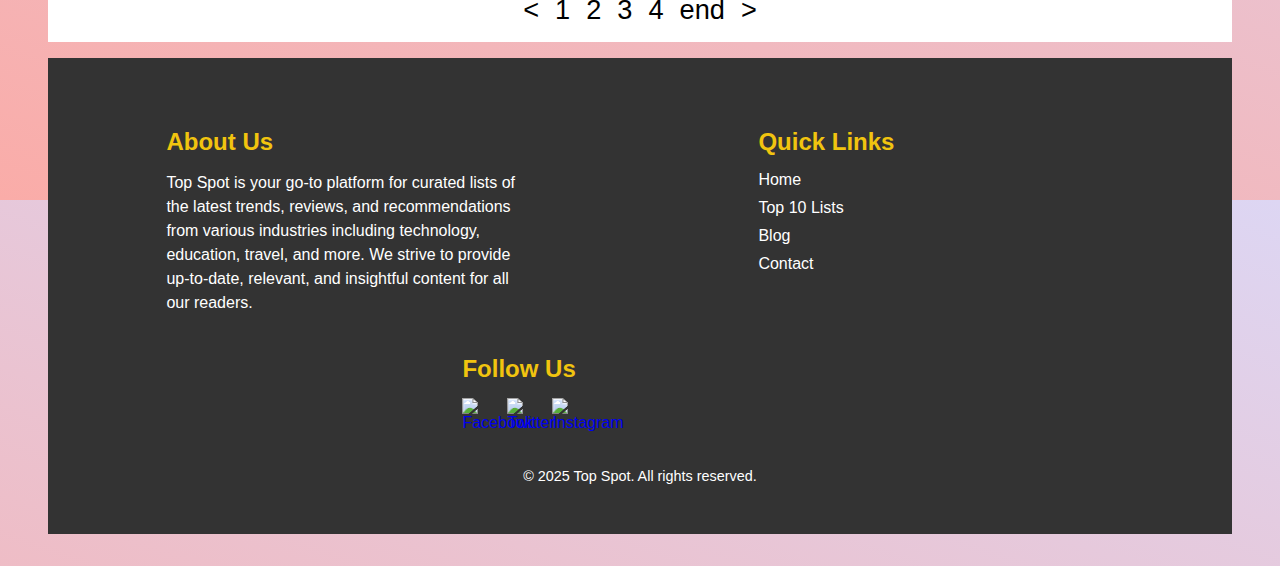
==== commit ce9f9aa1: "Merge branch 'main' into main" ====
--- a/blog.html
+++ b/blog.html
@@ -301,6 +301,35 @@
             <a href="#page4"class="pages">></a>
         </div>
     </div>
+    <!-- footer -->
+    <footer class="footer">
+        <div class="footer-content">
+            <div class="footer-section about">
+                <h2>About Us</h2>
+                <p>Top Spot is your go-to platform for curated lists of the latest trends, reviews, and recommendations from various industries including technology, education, travel, and more. We strive to provide up-to-date, relevant, and insightful content for all our readers.</p>
+            </div>
+            <div class="footer-section links">
+                <h2>Quick Links</h2>
+                <ul>
+                    <li><a href="#">Home</a></li>
+                    <li><a href="#">Top 10 Lists</a></li>
+                    <li><a href="#">Blog</a></li>
+                    <li><a href="#">Contact</a></li>
+                </ul>
+            </div>
+            <div class="footer-section social">
+                <h2>Follow Us</h2>
+                <div class="social-links">
+                    <a href="#" class="social-icon"><img src="facebook.png" alt="Facebook"></a>
+                    <a href="#" class="social-icon"><img src="/x-social-media-black-icon.png" alt="Twitter"></a>
+                    <a href="#" class="social-icon"><img src="/images.png" alt="Instagram"></a>
+                </div>
+            </div>
+        </div>
+        <div class="footer-bottom">
+            <p>&copy; 2025 Top Spot. All rights reserved.</p>
+        </div>
+    </footer>
     </div>
 
 
--- a/style.css
+++ b/style.css
@@ -217,6 +217,87 @@
     color: #ffffff;
     cursor: pointer;
 }
+/* footer */
+.footer {
+    background-color: #333;
+    color: white;
+    padding: 50px 0;
+    animation: fadeIn 1.5s ease-in;
+}
+
+.footer-content {
+    display: flex;
+    justify-content: space-around;
+    flex-wrap: wrap;
+    text-align: left;
+}
+
+.footer-section {
+    margin: 20px;
+    width: 30%;
+}
+
+.footer-section h2 {
+    margin-bottom: 15px;
+    font-size: 1.5rem;
+    color: #f1c40f;
+}
+
+.footer-section p {
+    font-size: 1rem;
+    line-height: 1.5;
+}
+
+.footer-section ul {
+    list-style-type: none;
+    padding: 0;
+}
+
+.footer-section ul li {
+    margin-bottom: 10px;
+}
+
+.footer-section ul li a {
+    color: #fff;
+    text-decoration: none;
+    font-size: 1rem;
+    transition: color 0.3s;
+}
+
+.footer-section ul li a:hover {
+    color: #f1c40f;
+}
+
+.social-links {
+    display: flex;
+    gap: 15px;
+}
+
+.social-icon {
+    width: 30px;
+    height: 30px;
+    display: inline-block;
+}
+
+.social-icon img {
+    width: 100%;
+    height: 100%;
+}
+
+.footer-bottom {
+    text-align: center;
+    margin-top: 20px;
+    font-size: 0.9rem;
+}
+@keyframes fadeIn {
+    0% {
+        opacity: 0;
+    }
+    100% {
+        opacity: 1;
+    }
+}
+
 .boxmiddle:hover {
     color: #000000;
 }
@@ -233,16 +314,6 @@
     background-color: #5254f8;
 }
 
-
-
-
-
-
-
-
-
-
-
 @media (max-width:1580px){
     .cards{
     grid-template-columns: repeat(3,1fr);
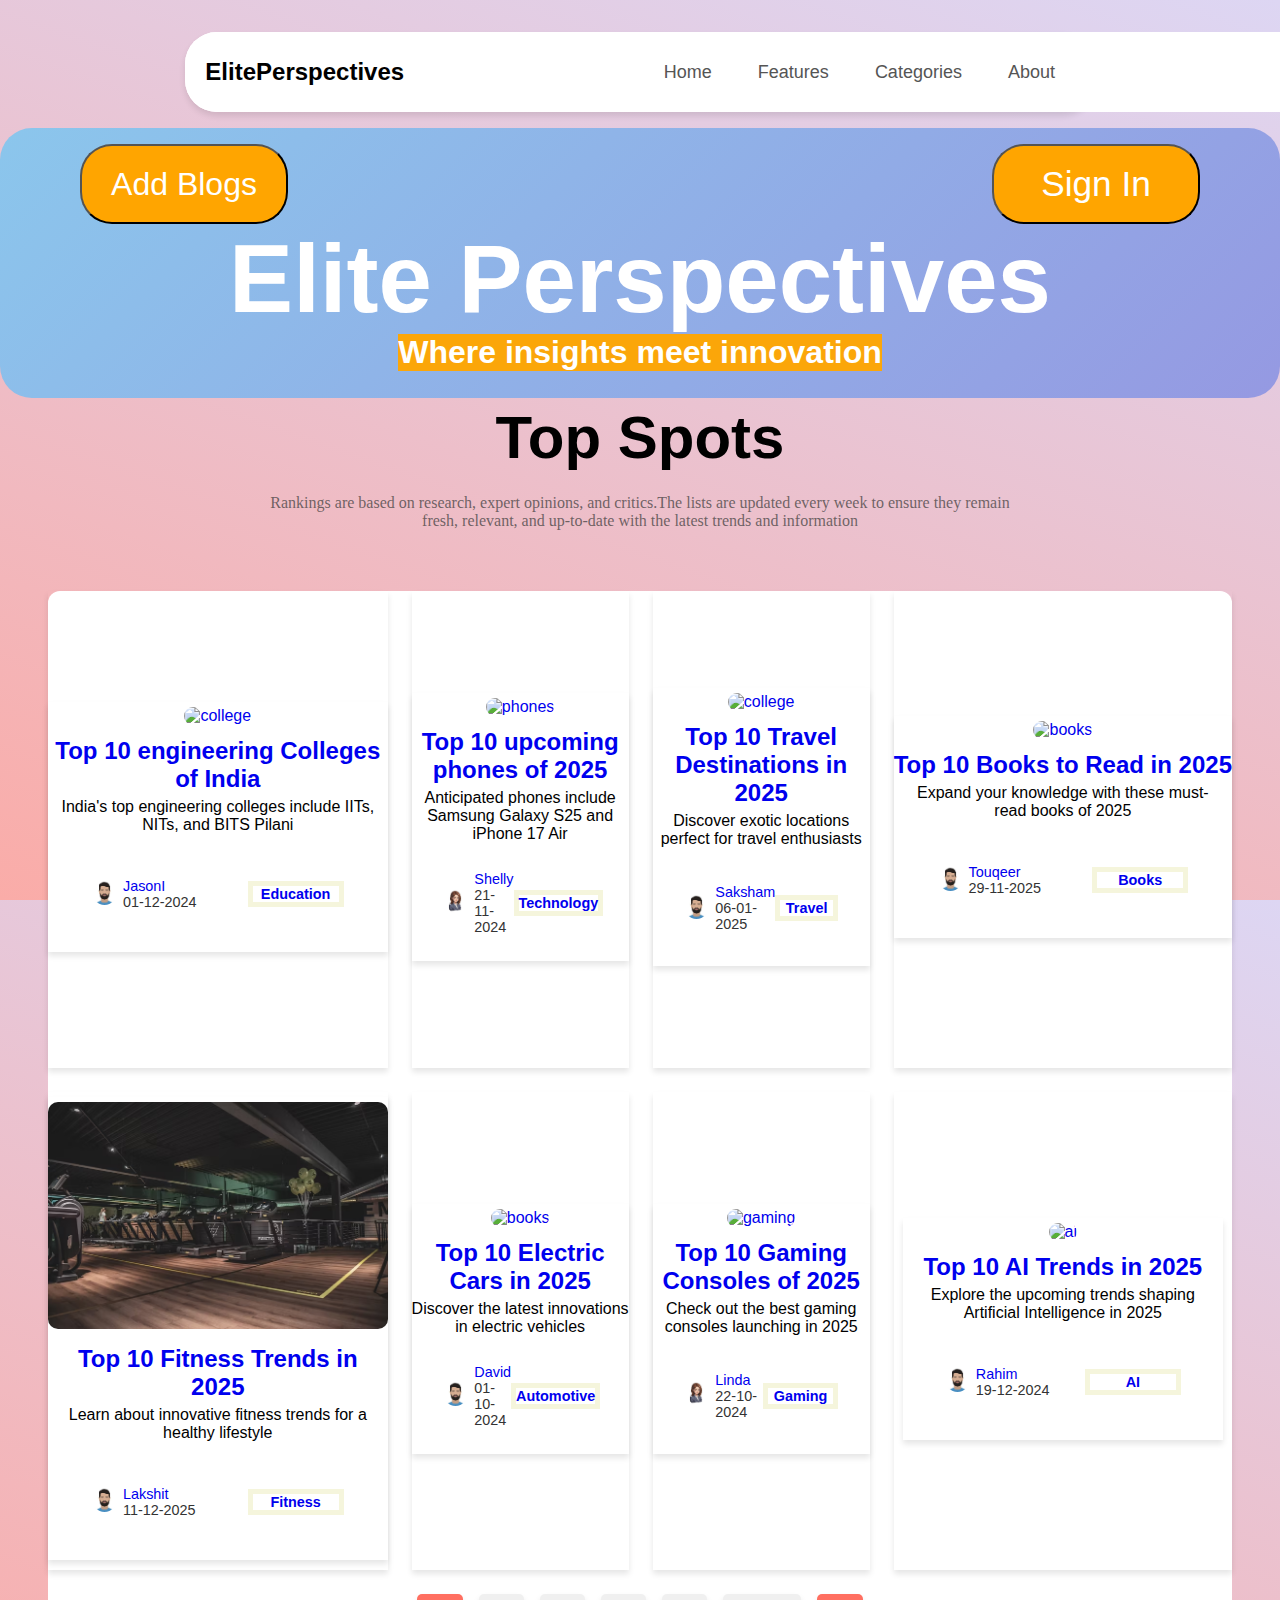
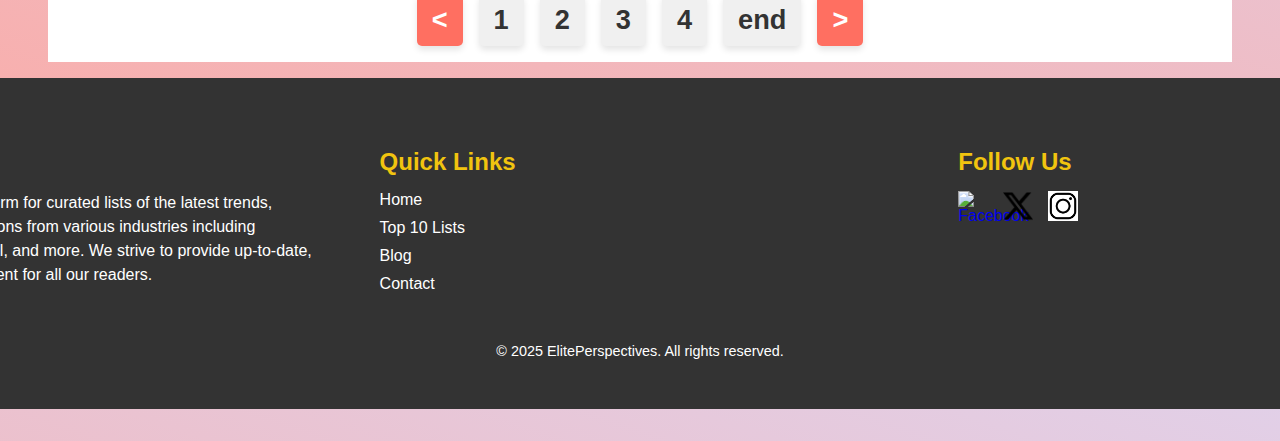
==== commit 93c00bdd: "styled new nav bar" ====
--- a/blog.html
+++ b/blog.html
@@ -8,6 +8,7 @@
 </head>
 <body >
     <div class="container">
+        <!-- main navbar -->
         <div class="mainnavbar">
             <div class="mainbox">
                 <div class="boxleft">
@@ -21,8 +22,11 @@
                     <a href="#">Features</a>
                     <a href="#">Categories</a>
                     <a href="#">About</a>
-
-                </div>
+                </div>
+                <div class="searchbox">
+                    <input type="text" placeholder="Search topic" id="navbarSearch">
+                    <button type="button" id="searchButton">🔍</button>
+                  </div>
                 <div class="boxright">
                     <a href="#" id="buttonmainnavbar" style="color: white;">Contact Us</a>
                 </div>
@@ -327,7 +331,7 @@
             </div>
         </div>
         <div class="footer-bottom">
-            <p>&copy; 2025 Top Spot. All rights reserved.</p>
+            <p>&copy; 2025 ElitePerspectives. All rights reserved.</p>
         </div>
     </footer>
     </div>
--- a/style.css
+++ b/style.css
@@ -134,7 +134,7 @@
     text-decoration: none;
 }
 .navbar{
-    width: 100rem;
+    width: 110rem;
     height: 30vh;
     background-color: #8BC6EC;
     background-image: linear-gradient(135deg, #8BC6EC 0%, #9599E2 100%);
@@ -183,6 +183,9 @@
 #b1b{
     font-size: 2.2rem;
 }
+
+
+/* pagination div */
 .pagination{
     display: flex;
     justify-content: center;
@@ -192,37 +195,126 @@
     grid-column-end: 1;
     grid-column-start: 5;
     padding-bottom: 1rem;
-}
+    font-family: Arial, sans-serif;
+}
+
+.pagination a {
+    text-decoration: none;
+    padding: 10px 15px;
+    border-radius: 5px;
+    background-color: #f0f0f0;
+    color: #333;
+    font-weight: bold;
+    transition: background-color 0.3s ease, color 0.3s ease;
+    box-shadow: 0px 4px 6px rgba(0, 0, 0, 0.1);
+  }
+  .pagination a:hover {
+    background-color: #007bff;
+    color: white;
+  }
+  .pagination a.active {
+    background-color: #007bff;
+    color: white;
+    pointer-events: none;
+  }
+  .pagination a:first-child,
+.pagination a:last-child {
+  background-color: #ff6f61;
+  color: white;
+}
+.pagination a:first-child:hover,
+.pagination a:last-child:hover {
+  background-color: #ff4a3a;
+}
+
 .pages{
     font-size: 1.7rem;
     color: black;
 }
+
+/* newnavbar */
+.mainnavbar {
+    width: 76.8%;
+    background: linear-gradient(90deg, #ffffff, #f0f4ff);
+    box-shadow: 0px 4px 6px rgba(0, 0, 0, 0.1);
+    position: sticky;
+    top: 0;
+    z-index: 1000;
+    border-radius: 2rem;
+  }
+  
+
 .mainbox{
     display: flex;
     justify-content: space-between;
-    width: 106rem;
+    width: 108.5rem;
     height: 5rem;
     background-color: white;
     align-items: center;
-    padding: 0.5rem;
+    padding: 0.625rem 1.25rem;
     font-size: 1.4rem;
-}
+    margin: auto;
+    border-radius: 2rem;
+}
+.boxleft a {
+    display: flex;
+    align-items: center;
+    text-decoration: none;
+    font-size: 24px;
+    font-weight: bold;
+    color: #333;
+  }
 .boxmiddle{
     display: flex;
     gap: 1rem;
     transform: color 0.01s;
 }
-button:hover {
-    background-color:#f7bc3e;
-    color: #ffffff;
-    cursor: pointer;
-}
+.boxmiddle a {
+    margin: 0 15px;
+    text-decoration: none;
+    font-size: 18px;
+    color: #555;
+    transition: color 0.3s ease;
+}
+
+.boxmiddle a:hover {
+    color: #007bff;
+}
+  .boxmiddle:hover {
+    color: #000000;
+}
+
+.boxright a {
+    text-decoration: none;
+    padding: 10px 20px;
+    background-color: #007bff;
+    color: white;
+    font-size: 18px;
+    font-weight: bold;
+    border-radius: 5px;
+    transition: background-color 0.3s ease, transform 0.2s ease;
+  }
+  .boxright a:hover {
+    background-color: #0056b3;
+    transform: scale(1.05);
+  }
+  .searchbox {
+    display: flex;
+    align-items: center;
+    gap: 5px;
+  }
+
+
+
+
+
 /* footer */
 .footer {
     background-color: #333;
     color: white;
     padding: 50px 0;
     animation: fadeIn 1.5s ease-in;
+    width: 108.5rem;
 }
 
 .footer-content {
@@ -298,21 +390,6 @@
     }
 }
 
-.boxmiddle:hover {
-    color: #000000;
-}
-.boxright{
-    border: none;
-    border-radius: 0.375rem;
-    background-color: #6551cb;
-    color: white;
-    transform: all 0.1s;
-    padding: 0.75rem 1.5rem;
-    font-weight: 500;
-}
-.boxright:hover{
-    background-color: #5254f8;
-}
 
 @media (max-width:1580px){
     .cards{
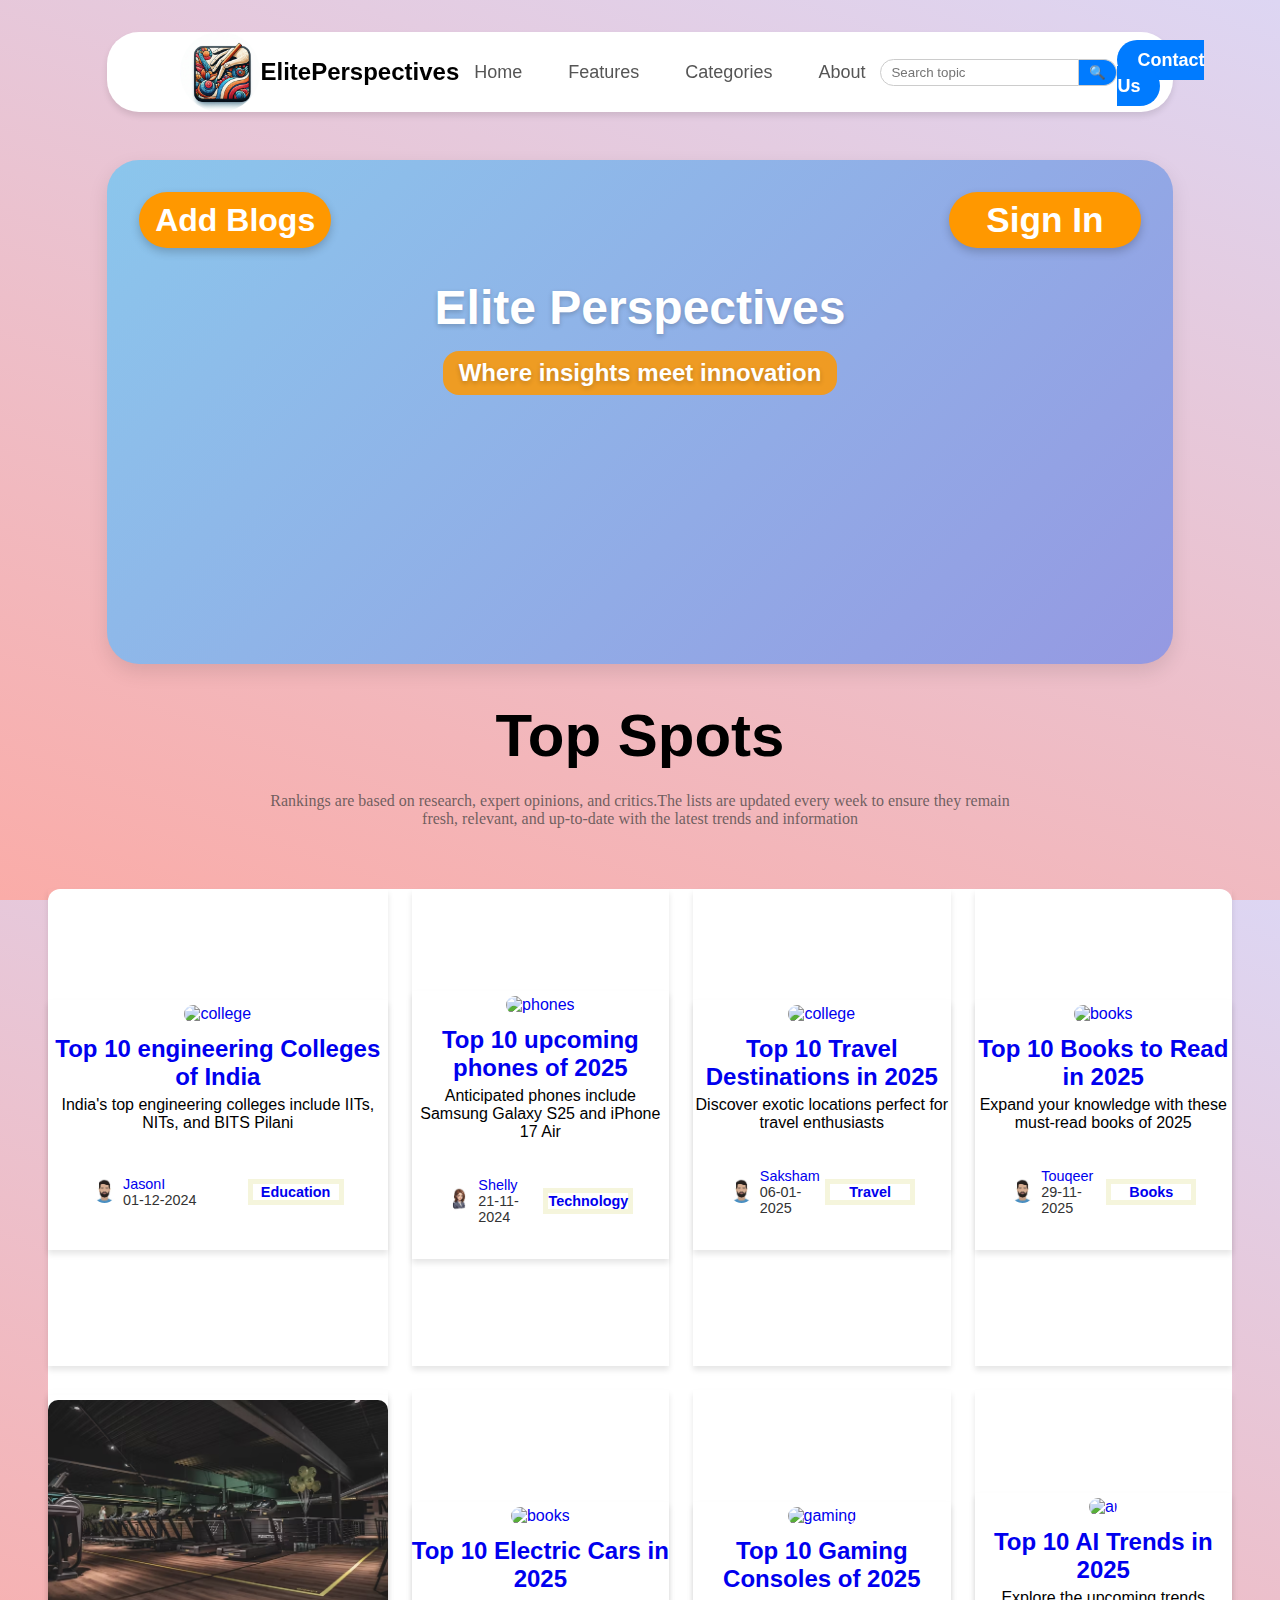
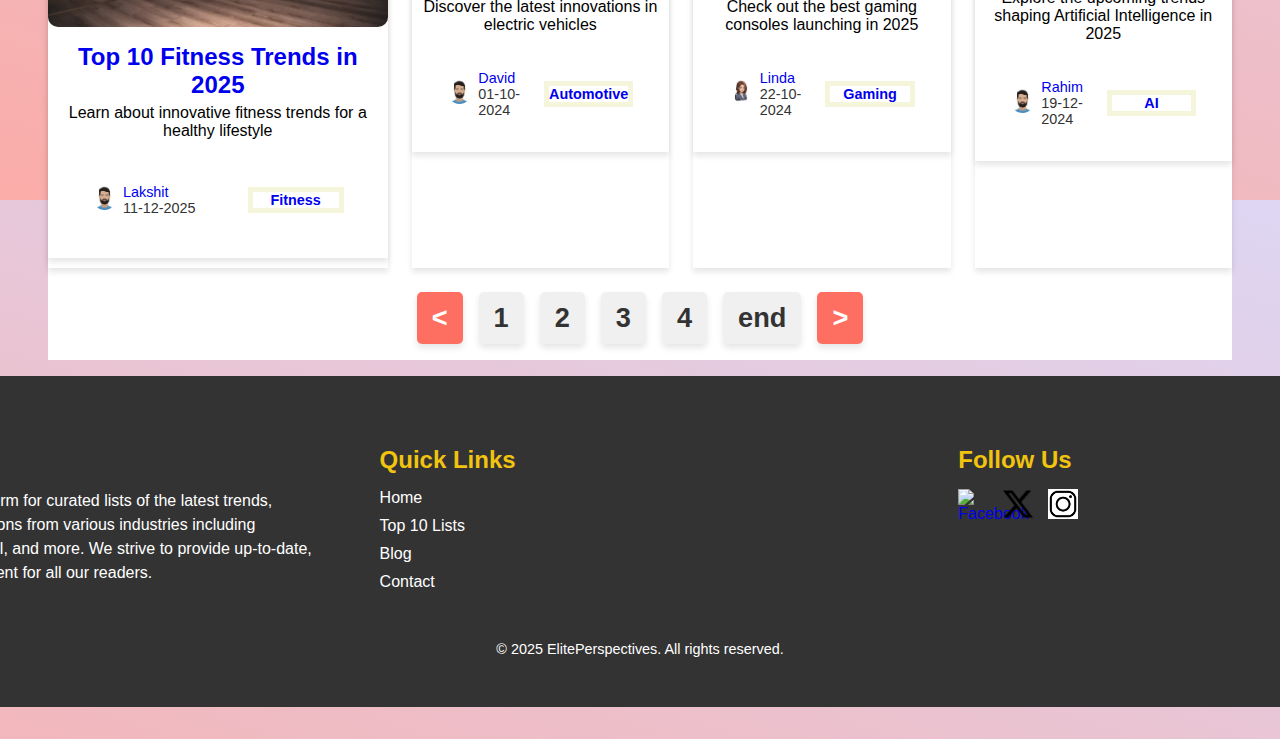
==== commit 71103894: "added icon" ====
--- a/blog.html
+++ b/blog.html
@@ -14,6 +14,7 @@
                 <div class="boxleft">
                     <a href="#">
                         <!-- <img src="EPicon.png" alt="icon" width="80rem" height="70rem"> -->
+                         <img src="icon.png" alt="icon" width="80rem" height="80rem" style="border-radius: 3rem;">
                         <span style="color: black;">ElitePerspectives</span>
                     </a>
                     </div>
--- a/style.css
+++ b/style.css
@@ -134,15 +134,18 @@
     text-decoration: none;
 }
 .navbar{
-    width: 110rem;
-    height: 30vh;
+    width: 90%;
+    max-width: 108.5rem;
+    margin: 2rem auto;
+    padding: 2rem;
     background-color: #8BC6EC;
     background-image: linear-gradient(135deg, #8BC6EC 0%, #9599E2 100%);
+    border-radius: 2rem;
+    box-shadow: 0 8px 20px rgba(0, 0, 0, 0.1);
     display: flex;
     flex-direction: column;
     align-items: center;
     justify-content: center;
-    border-radius: 2rem;
 }
 .name{
     display: flex;
@@ -161,28 +164,108 @@
 .upperpart{
     display: flex;
     justify-content: space-between;
-    width: 96rem;
-    padding-top: 1rem;
-    position: relative;
+    width: 100%;
+    margin-bottom: 2rem;
 }
 .lowerpart{
     height: 22rem;
 
 }
 .button1{
-    background-color: orange;
-    height: 5rem;
-    width: 13rem;
+    background-color: #FF9800;
+    height: 3.5rem;
+    width: 12rem;
+    font-size: 0.8rem;
+    font-weight: bold;
+    color: white;
+    border: none;
+    border-radius: 2rem;
+    cursor: pointer;
+    transition: transform 0.3s ease, background-color 0.3s ease;
+    box-shadow: 0 4px 10px rgba(0, 0, 0, 0.2);
+}
+
+.button1:hover {
+    background-color: #FFB74D;
+    transform: scale(1.05);
+    box-shadow: 0 6px 15px rgba(0, 0, 0, 0.25);
+}
+
+.name {
     text-align: center;
-    color: white;
-    border-radius: 2rem;
-}
+}
+.name h1 {
+    font-size: 3rem;
+    color: white;
+    text-shadow: 0 2px 5px rgba(0, 0, 0, 0.2);
+    margin-bottom: 1rem;
+}
+.name h3 {
+    font-size: 1.5rem;
+    color: white;
+    padding: 0.5rem 1rem;
+    background-color: rgba(255, 152, 0, 0.85);
+    border-radius: 1rem;
+    display: inline-block;
+    text-shadow: 0 2px 5px rgba(0, 0, 0, 0.2);
+}
+
 #b1a{
     font-size: 2rem;
 }
+
+/* media queiries for navbar */
+
 #b1b{
     font-size: 2.2rem;
 }
+@media (max-width: 768px) {
+    .navbar {
+        padding: 1.5rem;
+    }
+
+    .upperpart {
+        flex-direction: column;
+        gap: 1rem;
+        align-items: center;
+    }
+
+    .button1 {
+        width: 12rem;
+        font-size: 1rem;
+    }
+
+    .name h1 {
+        font-size: 2.5rem;
+    }
+
+    .name h3 {
+        font-size: 1.2rem;
+    }
+}
+@media (max-width: 480px) {
+    .navbar {
+        padding: 1rem;
+    }
+
+    .name h1 {
+        font-size: 2rem;
+    }
+
+    .name h3 {
+        font-size: 1rem;
+    }
+
+    .button1 {
+        width: 9rem;
+        font-size: 0.9rem;
+    }
+}
+
+
+
+
+
 
 
 /* pagination div */
@@ -234,8 +317,9 @@
 
 /* newnavbar */
 .mainnavbar {
-    width: 76.8%;
-    background: linear-gradient(90deg, #ffffff, #f0f4ff);
+    max-width: 108.5rem;
+    width: 90%;
+    background: white;
     box-shadow: 0px 4px 6px rgba(0, 0, 0, 0.1);
     position: sticky;
     top: 0;
@@ -247,7 +331,8 @@
 .mainbox{
     display: flex;
     justify-content: space-between;
-    width: 108.5rem;
+    width: 90%;
+    max-width: 108.5rem;
     height: 5rem;
     background-color: white;
     align-items: center;
@@ -294,17 +379,97 @@
     border-radius: 5px;
     transition: background-color 0.3s ease, transform 0.2s ease;
   }
-  .boxright a:hover {
+.boxright a:hover {
     background-color: #0056b3;
     transform: scale(1.05);
   }
-  .searchbox {
-    display: flex;
-    align-items: center;
-    gap: 5px;
-  }
-
-
+.searchbox {
+    display: flex;
+    align-items: center;
+}
+
+#navbarSearch {
+    padding: 5px 10px;
+    border: 1px solid #ccc;
+    border-radius: 20px 0 0 20px;
+    outline: none;
+    transition: all }
+#searchButton {
+        padding: 5px 10px;
+        border: 1px solid #ccc;
+        border-left: none;
+        background-color: #007bff;
+        color: #fff;
+        border-radius: 0 20px 20px 0;
+        cursor: pointer;
+        transition: all 0.3s ease;
+}
+    
+#searchButton:hover {
+        background-color: #0056b3;
+}
+    
+#buttonmainnavbar {
+        background-color: #007bff;
+        padding: 10px 20px;
+        border-radius: 20px;
+        text-decoration: none;
+        transition:all 0.3s ease;} 
+#buttonmainnavbar:hover {
+            background-color: #0056b3;
+        }
+/* media queries for newnavbar */
+@media (max-width: 768px) {
+.mainbox {
+    flex-direction: column;
+    align-items: flex-start;
+}
+        
+.boxmiddle {
+    margin: 10px 0;
+}
+        
+.boxmiddle a {
+    display: block;
+    margin: 5px 0;
+}
+        
+.searchbox {
+    flex-direction: column;
+    align-items: flex-start;
+}
+        
+#navbarSearch, #searchButton {
+    width: 100%;
+    margin: 5px 0 ;}
+}
+@media (max-width: 480px) {
+.mainnavbar {
+        padding: 5px;
+}
+
+.boxleft img {
+        width: 30px;
+        height: 30px;
+        margin-right: 5px;
+}
+
+.boxmiddle a {
+        margin: 5px 0;
+}
+
+#navbarSearch {
+        padding: 5px;
+        font-size: 14px;
+}
+
+#searchButton {
+        padding: 5px;
+}
+
+#buttonmainnavbar {
+        padding: 5px 10px;}
+}    
 
 
 
@@ -315,6 +480,8 @@
     padding: 50px 0;
     animation: fadeIn 1.5s ease-in;
     width: 108.5rem;
+    border-bottom-right-radius: 1.5rem;
+    border-bottom-left-radius: 1.5rem;
 }
 
 .footer-content {
@@ -391,30 +558,37 @@
 }
 
 
-@media (max-width:1580px){
-    .cards{
-    grid-template-columns: repeat(3,1fr);
-    }
-    .upperpart{
-        width: 70rem;
-    }
-    .navbar{
-        width: 80rem;
-    }
-
-}
-@media (max-width:1160px){
-    .cards{
-    grid-template-columns: repeat(2,1fr);
-    }
-}
-@media (max-width:795px){
-    .cards{
-    grid-template-columns: repeat(1,1fr);
-    }
-}
 @media (max-width: 768px) {
-    .cards {
-        grid-template-columns: 1fr;
-    }
-}
+    .header {
+        padding: 1rem;
+    }
+
+    .h1 {
+        font-size: 2rem;
+    }
+
+    .headerpara {
+        font-size: 1rem;
+    }
+
+    .mainbox {
+        flex-direction: column;
+        gap: 1rem;
+    }
+}
+
+@media (max-width: 480px) {
+    .pagination {
+        flex-direction: column;
+        gap: 0.5rem;
+    }
+
+    .items {
+        padding: 0.75rem;
+    }
+
+    .footer-content {
+        flex-direction: column;
+        text-align: center;
+    }
+}
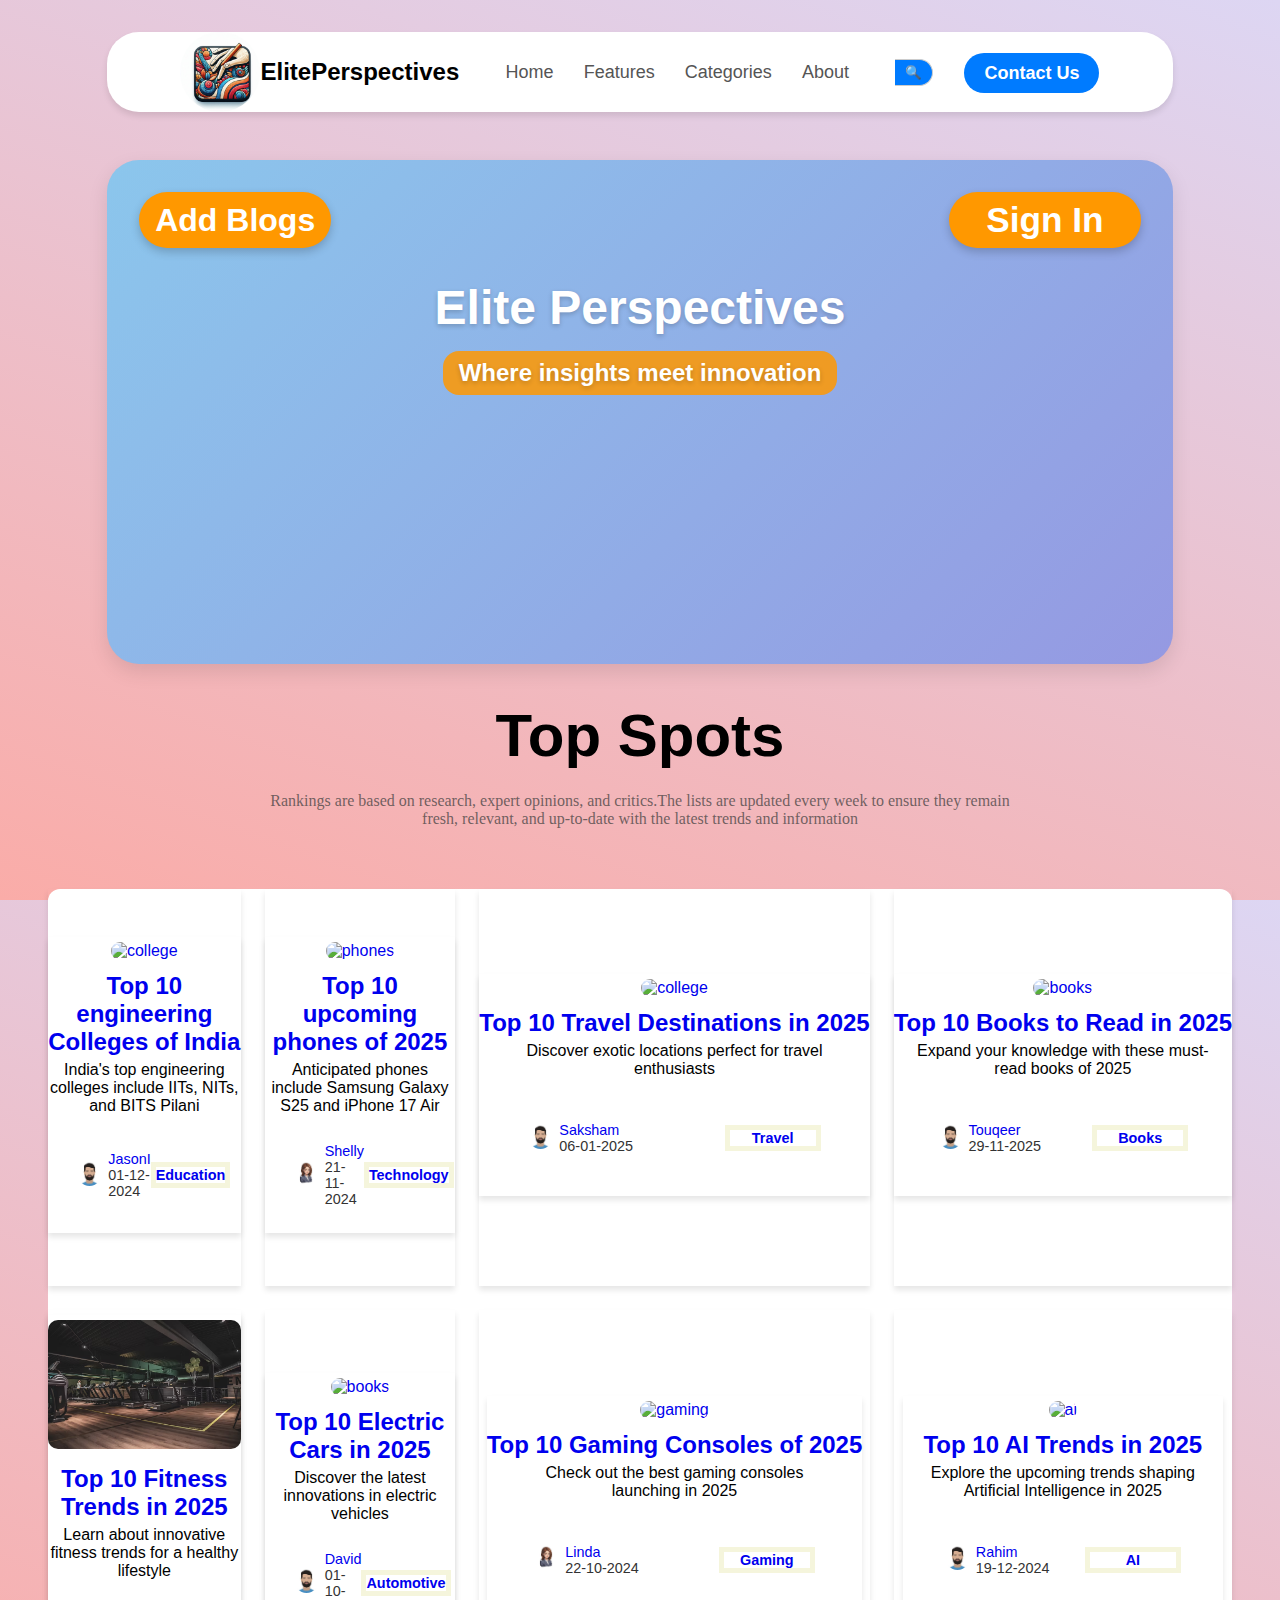
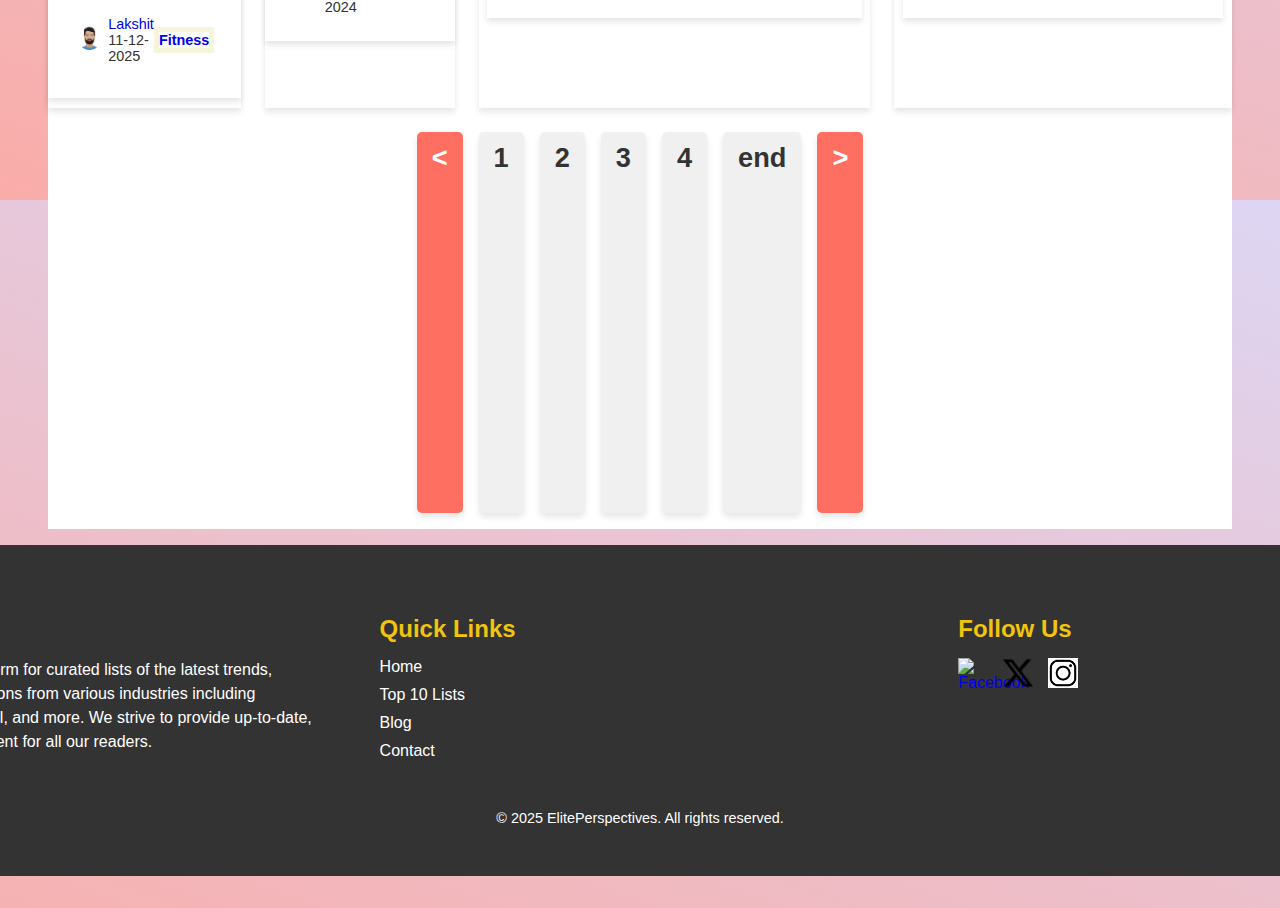
==== commit 3d2b14b4: "cards and mainnavbar media queries added" ====
--- a/blog.html
+++ b/blog.html
@@ -23,7 +23,7 @@
                     <a href="#">Features</a>
                     <a href="#">Categories</a>
                     <a href="#">About</a>
-                </div>
+                    </div>
                 <div class="searchbox">
                     <input type="text" placeholder="Search topic" id="navbarSearch">
                     <button type="button" id="searchButton">🔍</button>
--- a/style.css
+++ b/style.css
@@ -42,13 +42,15 @@
 }
 .cards{
     display: grid;
+    max-width: 108.5rem;
+    width: 100%;
     grid-template-columns: repeat(4,1fr);
     grid-template-rows: repeat(2,1fr);
     background-color: rgb(255, 255, 255);
     /* border: 0.25rem solid black; */
     border-radius: 0.75rem;
     gap: 1.5rem;
-    /* height: auto; */
+    height: auto;
 }
 .items{
     /* border: 2px solid rgb(62, 155, 202); */
@@ -66,11 +68,18 @@
     transform: scale(1.05);
     box-shadow: 0px 6px 12px rgba(0, 0, 0, 0.2);
 }
-.imag{    
+/* .imag{    
     border-radius: 0.625rem;
     width:21.225rem;
     height: auto;
     max-height: 15rem;
+} */
+.imag {
+    border-radius: 0.625rem;
+    width: 100%; /* Full width for responsiveness */
+    max-width: 21.225rem;
+    max-height: 15rem;
+    object-fit: cover;
 }
 .cards_tittle{
     text-align: center;
@@ -125,7 +134,7 @@
     font-weight: bold;
     color: #666;
     border: 0.313rem solid beige;
-    border-radius: 0.031;
+    border-radius: 0.031 px;
     max-width: 9rem;
     width: 6rem;
     text-align: center;
@@ -133,6 +142,34 @@
 a{
     text-decoration: none;
 }
+@media (max-width: 1700px) {
+    .cards {
+        grid-template-columns: repeat(3, 1fr);
+    }
+}
+
+@media (max-width: 1300px) {
+    .cards {
+        grid-template-columns: repeat(2, 1fr);
+        grid-template-rows: repeat(3, 1fr);
+    }
+}
+
+@media (max-width: 900px) {
+    .cards {
+        grid-template-columns: 1fr;
+        grid-template-rows: repeat(auto-fill, minmax(300px, auto));
+    }
+}
+
+
+
+
+
+
+
+
+
 .navbar{
     width: 90%;
     max-width: 108.5rem;
@@ -393,7 +430,7 @@
     border: 1px solid #ccc;
     border-radius: 20px 0 0 20px;
     outline: none;
-    transition: all }
+    transition: all; }
 #searchButton {
         padding: 5px 10px;
         border: 1px solid #ccc;
@@ -403,7 +440,7 @@
         border-radius: 0 20px 20px 0;
         cursor: pointer;
         transition: all 0.3s ease;
-}
+        }
     
 #searchButton:hover {
         background-color: #0056b3;
@@ -419,57 +456,23 @@
             background-color: #0056b3;
         }
 /* media queries for newnavbar */
-@media (max-width: 768px) {
-.mainbox {
-    flex-direction: column;
-    align-items: flex-start;
-}
-        
-.boxmiddle {
-    margin: 10px 0;
-}
-        
-.boxmiddle a {
-    display: block;
-    margin: 5px 0;
-}
-        
-.searchbox {
-    flex-direction: column;
-    align-items: flex-start;
-}
-        
-#navbarSearch, #searchButton {
-    width: 100%;
-    margin: 5px 0 ;}
-}
-@media (max-width: 480px) {
-.mainnavbar {
-        padding: 5px;
-}
-
-.boxleft img {
-        width: 30px;
-        height: 30px;
-        margin-right: 5px;
-}
-
-.boxmiddle a {
-        margin: 5px 0;
-}
-
-#navbarSearch {
-        padding: 5px;
-        font-size: 14px;
-}
-
-#searchButton {
-        padding: 5px;
-}
-
-#buttonmainnavbar {
-        padding: 5px 10px;}
-}    
+   
+  @media (max-width: 1460px) {
+    .mainnavbar{
+        height: 80px;
+    }
+    .mainbox{
+        height: 80px;
+    }
+    .boxmiddle{
+        display: flex;
+        gap: 0.1px;
+        justify-content: space-around;
+    }
+    #navbarSearch{
+        display: none;
+    }
+  }
 
 
 
@@ -584,7 +587,7 @@
     }
 
     .items {
-        padding: 0.75rem;
+        
     }
 
     .footer-content {
